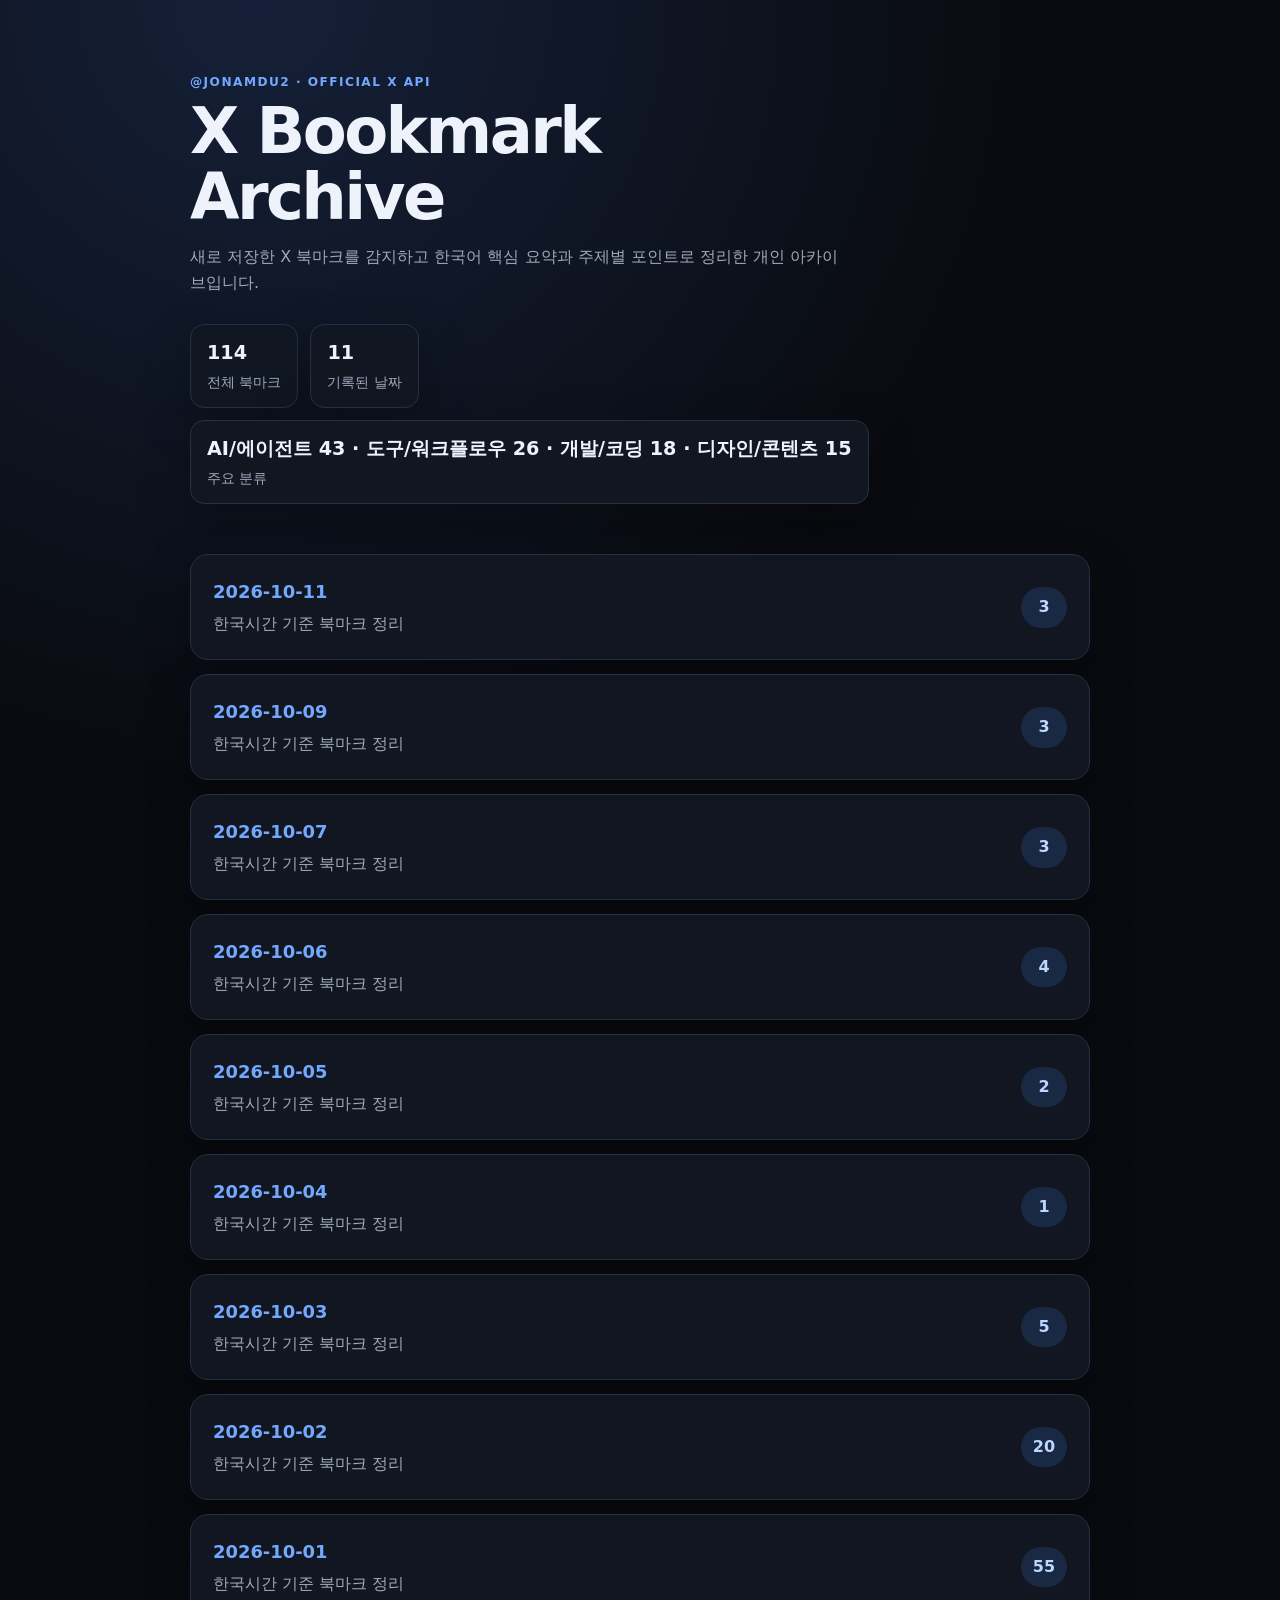
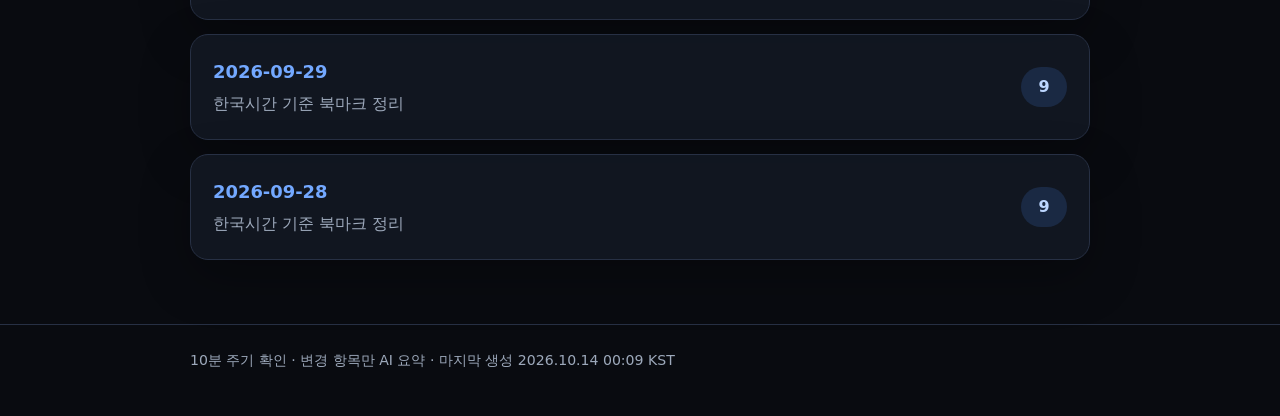
==== index.html @ b0abf9c2 "chore: update bookmarks for 2026-10-14" ====
<!doctype html>
<html lang="ko"><head><meta charset="utf-8"><meta name="viewport" content="width=device-width,initial-scale=1">
<title>X Bookmark Archive</title><meta name="description" content="@jonamdu2 X 북마크 한국어 요약 아카이브"><link rel="stylesheet" href="assets/style.css"></head>
<body><main class="wrap"><header class="hero"><div class="eyebrow">@jonamdu2 · Official X API</div><h1>X Bookmark<br>Archive</h1><p class="lede">새로 저장한 X 북마크를 감지하고 한국어 핵심 요약과 주제별 포인트로 정리한 개인 아카이브입니다.</p><div class="stats"><div class="stat"><b>114</b><span>전체 북마크</span></div><div class="stat"><b>11</b><span>기록된 날짜</span></div><div class="stat"><b>AI/에이전트 43 · 도구/워크플로우 26 · 개발/코딩 18 · 디자인/콘텐츠 15</b><span>주요 분류</span></div></div></header><section class="days"><a class="day" href="archive/2026/10/2026-10-11.html"><div><h2>2026-10-11</h2><p>한국시간 기준 북마크 정리</p></div><span class="count">3</span></a><a class="day" href="archive/2026/10/2026-10-09.html"><div><h2>2026-10-09</h2><p>한국시간 기준 북마크 정리</p></div><span class="count">3</span></a><a class="day" href="archive/2026/10/2026-10-07.html"><div><h2>2026-10-07</h2><p>한국시간 기준 북마크 정리</p></div><span class="count">3</span></a><a class="day" href="archive/2026/10/2026-10-06.html"><div><h2>2026-10-06</h2><p>한국시간 기준 북마크 정리</p></div><span class="count">4</span></a><a class="day" href="archive/2026/10/2026-10-05.html"><div><h2>2026-10-05</h2><p>한국시간 기준 북마크 정리</p></div><span class="count">2</span></a><a class="day" href="archive/2026/10/2026-10-04.html"><div><h2>2026-10-04</h2><p>한국시간 기준 북마크 정리</p></div><span class="count">1</span></a><a class="day" href="archive/2026/10/2026-10-03.html"><div><h2>2026-10-03</h2><p>한국시간 기준 북마크 정리</p></div><span class="count">5</span></a><a class="day" href="archive/2026/10/2026-10-02.html"><div><h2>2026-10-02</h2><p>한국시간 기준 북마크 정리</p></div><span class="count">20</span></a><a class="day" href="archive/2026/10/2026-10-01.html"><div><h2>2026-10-01</h2><p>한국시간 기준 북마크 정리</p></div><span class="count">55</span></a><a class="day" href="archive/2026/09/2026-09-29.html"><div><h2>2026-09-29</h2><p>한국시간 기준 북마크 정리</p></div><span class="count">9</span></a><a class="day" href="archive/2026/09/2026-09-28.html"><div><h2>2026-09-28</h2><p>한국시간 기준 북마크 정리</p></div><span class="count">9</span></a></section></main><footer class="footer"><div class="wrap">10분 주기 확인 · 변경 항목만 AI 요약 · 마지막 생성 2026.10.14 00:09 KST</div></footer></body></html>
---- assets/style.css ----
:root{color-scheme:dark;--bg:#090b10;--panel:#121722;--line:#273044;--text:#edf2fb;--muted:#9da9bb;--accent:#73a8ff;--tag:#1a2943;--max:900px}
*{box-sizing:border-box}body{margin:0;background:radial-gradient(circle at 20% 0,#152038 0,transparent 34%),var(--bg);color:var(--text);font-family:Inter,ui-sans-serif,system-ui,-apple-system,BlinkMacSystemFont,"Segoe UI",sans-serif;line-height:1.65}
a{color:var(--accent);text-decoration:none}a:hover{text-decoration:underline}.wrap{width:min(calc(100% - 32px),var(--max));margin:0 auto}.hero{padding:72px 0 36px}.eyebrow{color:var(--accent);font-weight:700;letter-spacing:.12em;text-transform:uppercase;font-size:.76rem}.hero h1{font-size:clamp(2rem,6vw,4rem);line-height:1.04;letter-spacing:-.04em;margin:.35rem 0 .8rem}.lede{color:var(--muted);max-width:650px;margin:0}.stats{display:flex;gap:12px;flex-wrap:wrap;margin:28px 0 0}.stat,.day,.card{background:color-mix(in srgb,var(--panel) 93%,transparent);border:1px solid var(--line);box-shadow:0 18px 50px #0004}.stat{padding:12px 16px;border-radius:14px}.stat b{display:block;font-size:1.2rem}.stat span,.meta,.footer,details summary{color:var(--muted);font-size:.88rem}.days{display:grid;gap:14px;padding:14px 0 64px}.day{display:flex;justify-content:space-between;align-items:center;padding:22px;border-radius:18px}.day h2{margin:0;font-size:1.12rem}.day p{margin:.25rem 0 0;color:var(--muted)}.count{min-width:46px;text-align:center;padding:7px 10px;border-radius:999px;background:var(--tag);color:#bcd6ff;font-weight:700}.back{display:inline-block;margin-bottom:22px}.cards{display:grid;gap:18px;padding:0 0 64px}.card{padding:24px;border-radius:20px}.card-head{display:flex;justify-content:space-between;align-items:flex-start;gap:12px}.author{font-weight:750}.handle,.meta{color:var(--muted)}.tag{white-space:nowrap;background:var(--tag);color:#bfdaff;border:1px solid #29446d;padding:5px 10px;border-radius:999px;font-size:.8rem;font-weight:700}.summary{font-size:1.04rem;margin:18px 0}.points{padding-left:1.2rem;margin:14px 0}.points li+li{margin-top:5px}.media-grid{display:grid;grid-template-columns:repeat(2,minmax(0,1fr));gap:10px;margin:20px 0}.media-grid.media-count-1{grid-template-columns:1fr}.media-item{margin:0;overflow:hidden;border:1px solid var(--line);border-radius:15px;background:#080b12}.media-item img,.media-item video{display:block;width:100%;height:auto;max-height:650px;object-fit:contain;background:#080b12}.open{display:inline-flex;align-items:center;gap:6px;font-weight:700;margin-top:10px}details{border-top:1px solid var(--line);margin-top:20px;padding-top:14px}details summary{cursor:pointer}.original{white-space:normal;color:#c8d1df;margin-bottom:0}.footer{padding:24px 0 44px;border-top:1px solid var(--line)}.empty{padding:30px;border:1px dashed var(--line);border-radius:18px;color:var(--muted)}@media(max-width:600px){.hero{padding-top:48px}.card,.day{padding:18px}.card-head{display:block}.tag{display:inline-block;margin-top:10px}}
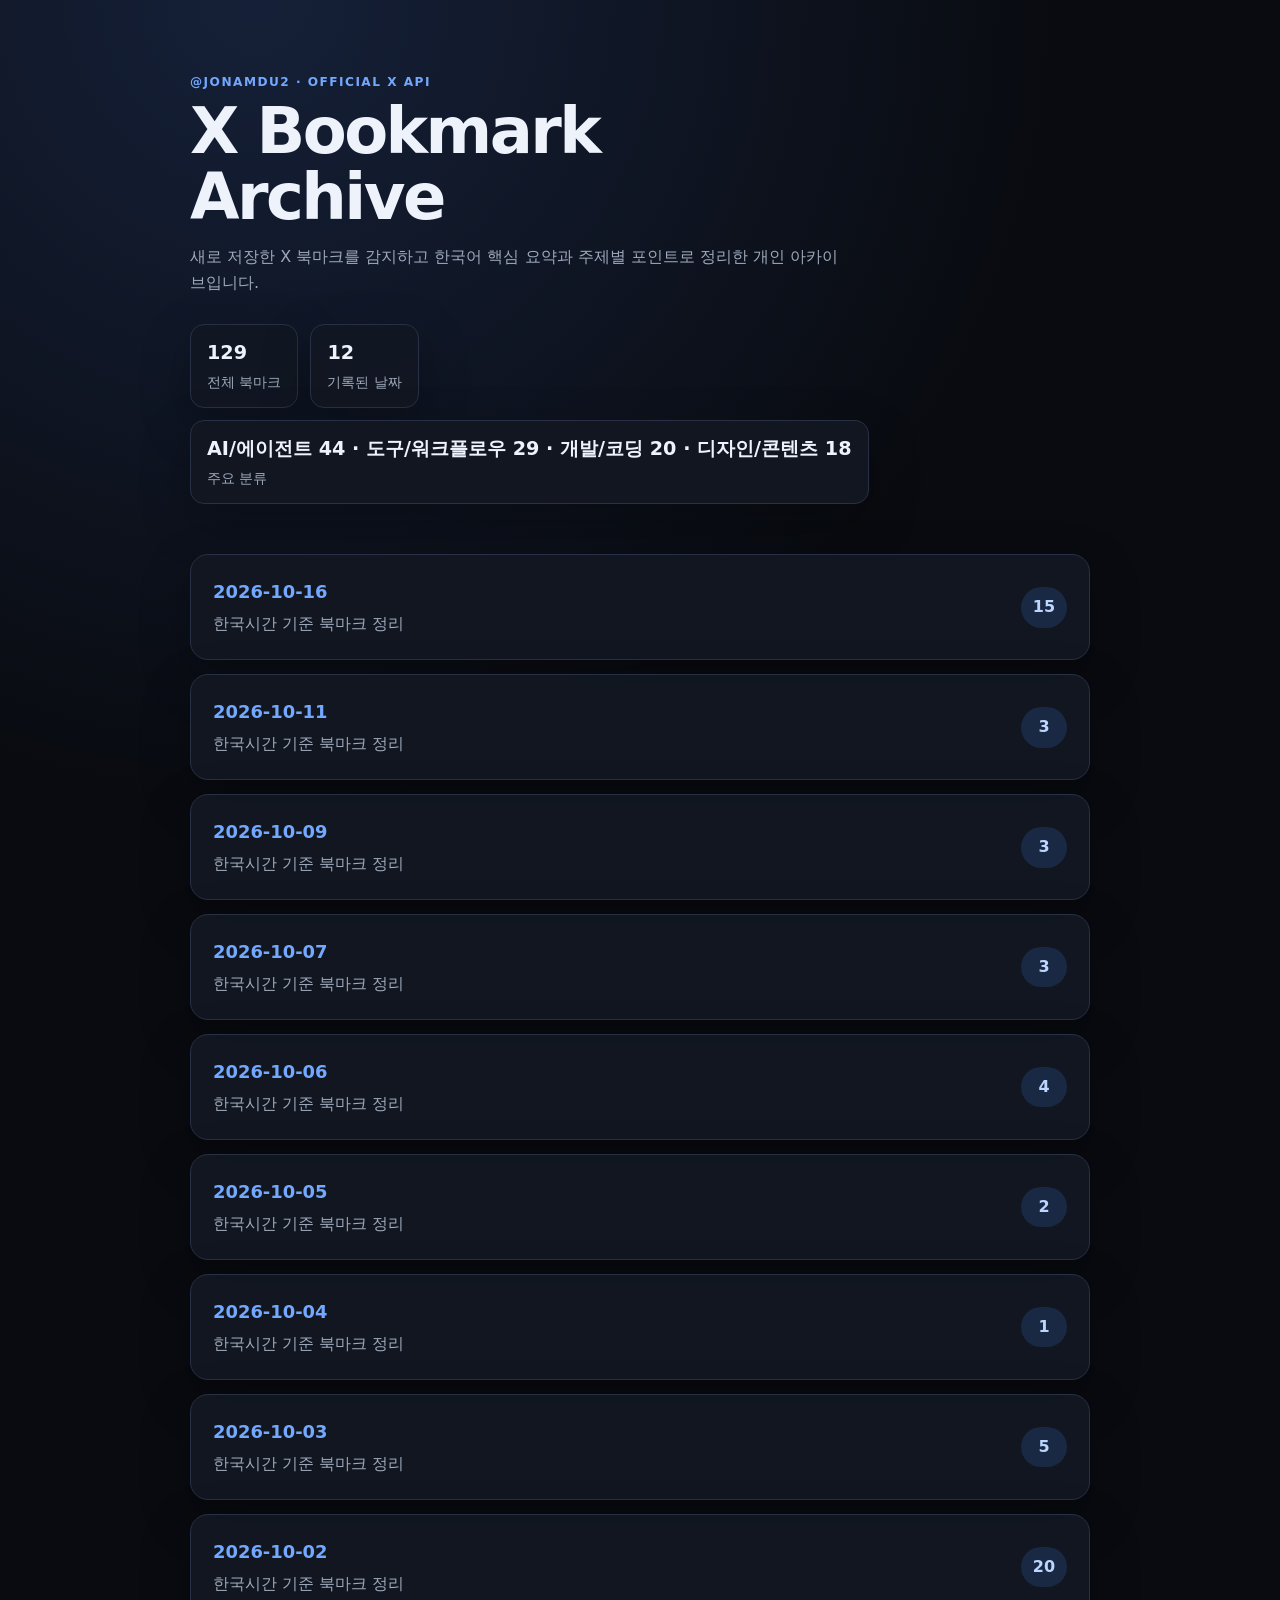
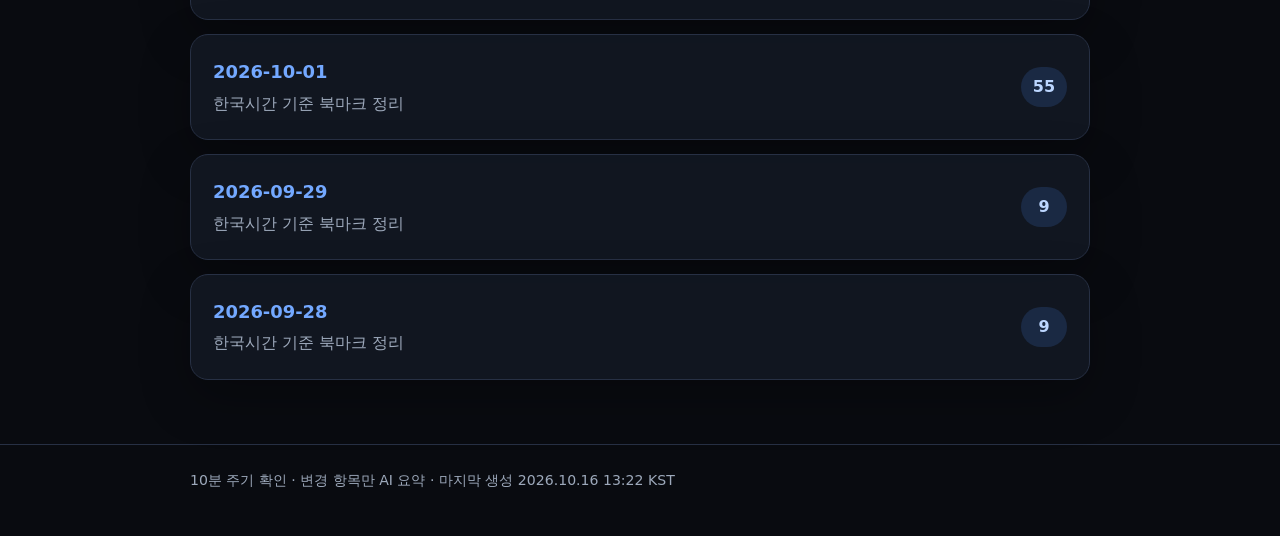
==== commit 81f3fb0e: "chore: update bookmarks for 2026-10-16" ====
--- a/index.html
+++ b/index.html
@@ -1,4 +1,4 @@
 <!doctype html>
 <html lang="ko"><head><meta charset="utf-8"><meta name="viewport" content="width=device-width,initial-scale=1">
 <title>X Bookmark Archive</title><meta name="description" content="@jonamdu2 X 북마크 한국어 요약 아카이브"><link rel="stylesheet" href="assets/style.css"></head>
-<body><main class="wrap"><header class="hero"><div class="eyebrow">@jonamdu2 · Official X API</div><h1>X Bookmark<br>Archive</h1><p class="lede">새로 저장한 X 북마크를 감지하고 한국어 핵심 요약과 주제별 포인트로 정리한 개인 아카이브입니다.</p><div class="stats"><div class="stat"><b>114</b><span>전체 북마크</span></div><div class="stat"><b>11</b><span>기록된 날짜</span></div><div class="stat"><b>AI/에이전트 43 · 도구/워크플로우 26 · 개발/코딩 18 · 디자인/콘텐츠 15</b><span>주요 분류</span></div></div></header><section class="days"><a class="day" href="archive/2026/10/2026-10-11.html"><div><h2>2026-10-11</h2><p>한국시간 기준 북마크 정리</p></div><span class="count">3</span></a><a class="day" href="archive/2026/10/2026-10-09.html"><div><h2>2026-10-09</h2><p>한국시간 기준 북마크 정리</p></div><span class="count">3</span></a><a class="day" href="archive/2026/10/2026-10-07.html"><div><h2>2026-10-07</h2><p>한국시간 기준 북마크 정리</p></div><span class="count">3</span></a><a class="day" href="archive/2026/10/2026-10-06.html"><div><h2>2026-10-06</h2><p>한국시간 기준 북마크 정리</p></div><span class="count">4</span></a><a class="day" href="archive/2026/10/2026-10-05.html"><div><h2>2026-10-05</h2><p>한국시간 기준 북마크 정리</p></div><span class="count">2</span></a><a class="day" href="archive/2026/10/2026-10-04.html"><div><h2>2026-10-04</h2><p>한국시간 기준 북마크 정리</p></div><span class="count">1</span></a><a class="day" href="archive/2026/10/2026-10-03.html"><div><h2>2026-10-03</h2><p>한국시간 기준 북마크 정리</p></div><span class="count">5</span></a><a class="day" href="archive/2026/10/2026-10-02.html"><div><h2>2026-10-02</h2><p>한국시간 기준 북마크 정리</p></div><span class="count">20</span></a><a class="day" href="archive/2026/10/2026-10-01.html"><div><h2>2026-10-01</h2><p>한국시간 기준 북마크 정리</p></div><span class="count">55</span></a><a class="day" href="archive/2026/09/2026-09-29.html"><div><h2>2026-09-29</h2><p>한국시간 기준 북마크 정리</p></div><span class="count">9</span></a><a class="day" href="archive/2026/09/2026-09-28.html"><div><h2>2026-09-28</h2><p>한국시간 기준 북마크 정리</p></div><span class="count">9</span></a></section></main><footer class="footer"><div class="wrap">10분 주기 확인 · 변경 항목만 AI 요약 · 마지막 생성 2026.10.14 00:09 KST</div></footer></body></html>
+<body><main class="wrap"><header class="hero"><div class="eyebrow">@jonamdu2 · Official X API</div><h1>X Bookmark<br>Archive</h1><p class="lede">새로 저장한 X 북마크를 감지하고 한국어 핵심 요약과 주제별 포인트로 정리한 개인 아카이브입니다.</p><div class="stats"><div class="stat"><b>129</b><span>전체 북마크</span></div><div class="stat"><b>12</b><span>기록된 날짜</span></div><div class="stat"><b>AI/에이전트 44 · 도구/워크플로우 29 · 개발/코딩 20 · 디자인/콘텐츠 18</b><span>주요 분류</span></div></div></header><section class="days"><a class="day" href="archive/2026/10/2026-10-16.html"><div><h2>2026-10-16</h2><p>한국시간 기준 북마크 정리</p></div><span class="count">15</span></a><a class="day" href="archive/2026/10/2026-10-11.html"><div><h2>2026-10-11</h2><p>한국시간 기준 북마크 정리</p></div><span class="count">3</span></a><a class="day" href="archive/2026/10/2026-10-09.html"><div><h2>2026-10-09</h2><p>한국시간 기준 북마크 정리</p></div><span class="count">3</span></a><a class="day" href="archive/2026/10/2026-10-07.html"><div><h2>2026-10-07</h2><p>한국시간 기준 북마크 정리</p></div><span class="count">3</span></a><a class="day" href="archive/2026/10/2026-10-06.html"><div><h2>2026-10-06</h2><p>한국시간 기준 북마크 정리</p></div><span class="count">4</span></a><a class="day" href="archive/2026/10/2026-10-05.html"><div><h2>2026-10-05</h2><p>한국시간 기준 북마크 정리</p></div><span class="count">2</span></a><a class="day" href="archive/2026/10/2026-10-04.html"><div><h2>2026-10-04</h2><p>한국시간 기준 북마크 정리</p></div><span class="count">1</span></a><a class="day" href="archive/2026/10/2026-10-03.html"><div><h2>2026-10-03</h2><p>한국시간 기준 북마크 정리</p></div><span class="count">5</span></a><a class="day" href="archive/2026/10/2026-10-02.html"><div><h2>2026-10-02</h2><p>한국시간 기준 북마크 정리</p></div><span class="count">20</span></a><a class="day" href="archive/2026/10/2026-10-01.html"><div><h2>2026-10-01</h2><p>한국시간 기준 북마크 정리</p></div><span class="count">55</span></a><a class="day" href="archive/2026/09/2026-09-29.html"><div><h2>2026-09-29</h2><p>한국시간 기준 북마크 정리</p></div><span class="count">9</span></a><a class="day" href="archive/2026/09/2026-09-28.html"><div><h2>2026-09-28</h2><p>한국시간 기준 북마크 정리</p></div><span class="count">9</span></a></section></main><footer class="footer"><div class="wrap">10분 주기 확인 · 변경 항목만 AI 요약 · 마지막 생성 2026.10.16 13:22 KST</div></footer></body></html>
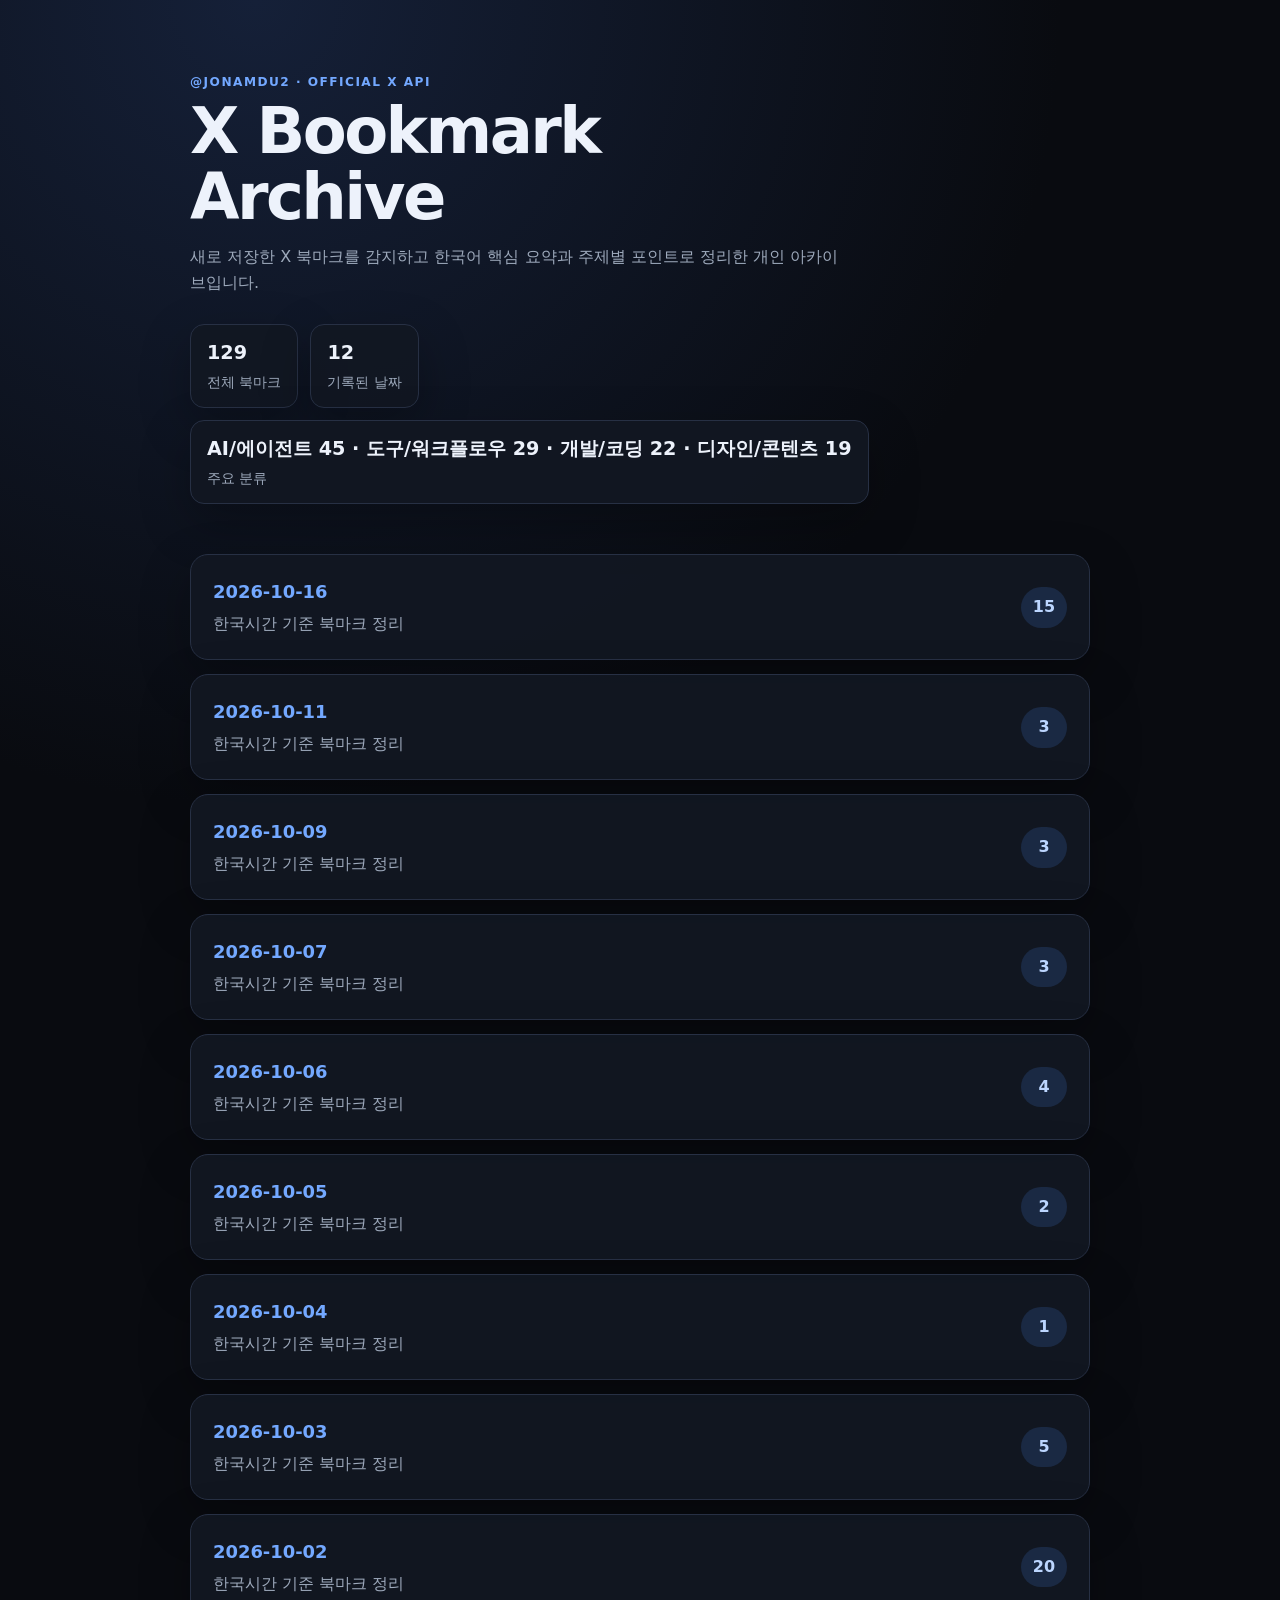
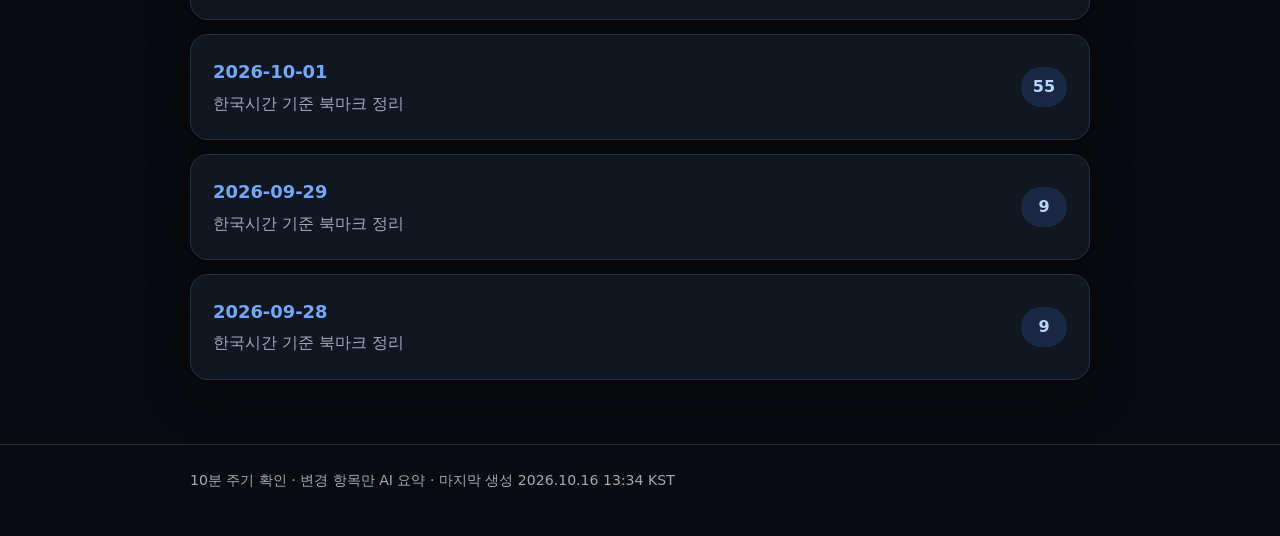
==== commit c3dfb986: "chore: update bookmarks for 2026-10-16" ====
--- a/index.html
+++ b/index.html
@@ -1,4 +1,4 @@
 <!doctype html>
 <html lang="ko"><head><meta charset="utf-8"><meta name="viewport" content="width=device-width,initial-scale=1">
 <title>X Bookmark Archive</title><meta name="description" content="@jonamdu2 X 북마크 한국어 요약 아카이브"><link rel="stylesheet" href="assets/style.css"></head>
-<body><main class="wrap"><header class="hero"><div class="eyebrow">@jonamdu2 · Official X API</div><h1>X Bookmark<br>Archive</h1><p class="lede">새로 저장한 X 북마크를 감지하고 한국어 핵심 요약과 주제별 포인트로 정리한 개인 아카이브입니다.</p><div class="stats"><div class="stat"><b>129</b><span>전체 북마크</span></div><div class="stat"><b>12</b><span>기록된 날짜</span></div><div class="stat"><b>AI/에이전트 44 · 도구/워크플로우 29 · 개발/코딩 20 · 디자인/콘텐츠 18</b><span>주요 분류</span></div></div></header><section class="days"><a class="day" href="archive/2026/10/2026-10-16.html"><div><h2>2026-10-16</h2><p>한국시간 기준 북마크 정리</p></div><span class="count">15</span></a><a class="day" href="archive/2026/10/2026-10-11.html"><div><h2>2026-10-11</h2><p>한국시간 기준 북마크 정리</p></div><span class="count">3</span></a><a class="day" href="archive/2026/10/2026-10-09.html"><div><h2>2026-10-09</h2><p>한국시간 기준 북마크 정리</p></div><span class="count">3</span></a><a class="day" href="archive/2026/10/2026-10-07.html"><div><h2>2026-10-07</h2><p>한국시간 기준 북마크 정리</p></div><span class="count">3</span></a><a class="day" href="archive/2026/10/2026-10-06.html"><div><h2>2026-10-06</h2><p>한국시간 기준 북마크 정리</p></div><span class="count">4</span></a><a class="day" href="archive/2026/10/2026-10-05.html"><div><h2>2026-10-05</h2><p>한국시간 기준 북마크 정리</p></div><span class="count">2</span></a><a class="day" href="archive/2026/10/2026-10-04.html"><div><h2>2026-10-04</h2><p>한국시간 기준 북마크 정리</p></div><span class="count">1</span></a><a class="day" href="archive/2026/10/2026-10-03.html"><div><h2>2026-10-03</h2><p>한국시간 기준 북마크 정리</p></div><span class="count">5</span></a><a class="day" href="archive/2026/10/2026-10-02.html"><div><h2>2026-10-02</h2><p>한국시간 기준 북마크 정리</p></div><span class="count">20</span></a><a class="day" href="archive/2026/10/2026-10-01.html"><div><h2>2026-10-01</h2><p>한국시간 기준 북마크 정리</p></div><span class="count">55</span></a><a class="day" href="archive/2026/09/2026-09-29.html"><div><h2>2026-09-29</h2><p>한국시간 기준 북마크 정리</p></div><span class="count">9</span></a><a class="day" href="archive/2026/09/2026-09-28.html"><div><h2>2026-09-28</h2><p>한국시간 기준 북마크 정리</p></div><span class="count">9</span></a></section></main><footer class="footer"><div class="wrap">10분 주기 확인 · 변경 항목만 AI 요약 · 마지막 생성 2026.10.16 13:22 KST</div></footer></body></html>
+<body><main class="wrap"><header class="hero"><div class="eyebrow">@jonamdu2 · Official X API</div><h1>X Bookmark<br>Archive</h1><p class="lede">새로 저장한 X 북마크를 감지하고 한국어 핵심 요약과 주제별 포인트로 정리한 개인 아카이브입니다.</p><div class="stats"><div class="stat"><b>129</b><span>전체 북마크</span></div><div class="stat"><b>12</b><span>기록된 날짜</span></div><div class="stat"><b>AI/에이전트 45 · 도구/워크플로우 29 · 개발/코딩 22 · 디자인/콘텐츠 19</b><span>주요 분류</span></div></div></header><section class="days"><a class="day" href="archive/2026/10/2026-10-16.html"><div><h2>2026-10-16</h2><p>한국시간 기준 북마크 정리</p></div><span class="count">15</span></a><a class="day" href="archive/2026/10/2026-10-11.html"><div><h2>2026-10-11</h2><p>한국시간 기준 북마크 정리</p></div><span class="count">3</span></a><a class="day" href="archive/2026/10/2026-10-09.html"><div><h2>2026-10-09</h2><p>한국시간 기준 북마크 정리</p></div><span class="count">3</span></a><a class="day" href="archive/2026/10/2026-10-07.html"><div><h2>2026-10-07</h2><p>한국시간 기준 북마크 정리</p></div><span class="count">3</span></a><a class="day" href="archive/2026/10/2026-10-06.html"><div><h2>2026-10-06</h2><p>한국시간 기준 북마크 정리</p></div><span class="count">4</span></a><a class="day" href="archive/2026/10/2026-10-05.html"><div><h2>2026-10-05</h2><p>한국시간 기준 북마크 정리</p></div><span class="count">2</span></a><a class="day" href="archive/2026/10/2026-10-04.html"><div><h2>2026-10-04</h2><p>한국시간 기준 북마크 정리</p></div><span class="count">1</span></a><a class="day" href="archive/2026/10/2026-10-03.html"><div><h2>2026-10-03</h2><p>한국시간 기준 북마크 정리</p></div><span class="count">5</span></a><a class="day" href="archive/2026/10/2026-10-02.html"><div><h2>2026-10-02</h2><p>한국시간 기준 북마크 정리</p></div><span class="count">20</span></a><a class="day" href="archive/2026/10/2026-10-01.html"><div><h2>2026-10-01</h2><p>한국시간 기준 북마크 정리</p></div><span class="count">55</span></a><a class="day" href="archive/2026/09/2026-09-29.html"><div><h2>2026-09-29</h2><p>한국시간 기준 북마크 정리</p></div><span class="count">9</span></a><a class="day" href="archive/2026/09/2026-09-28.html"><div><h2>2026-09-28</h2><p>한국시간 기준 북마크 정리</p></div><span class="count">9</span></a></section></main><footer class="footer"><div class="wrap">10분 주기 확인 · 변경 항목만 AI 요약 · 마지막 생성 2026.10.16 13:34 KST</div></footer></body></html>
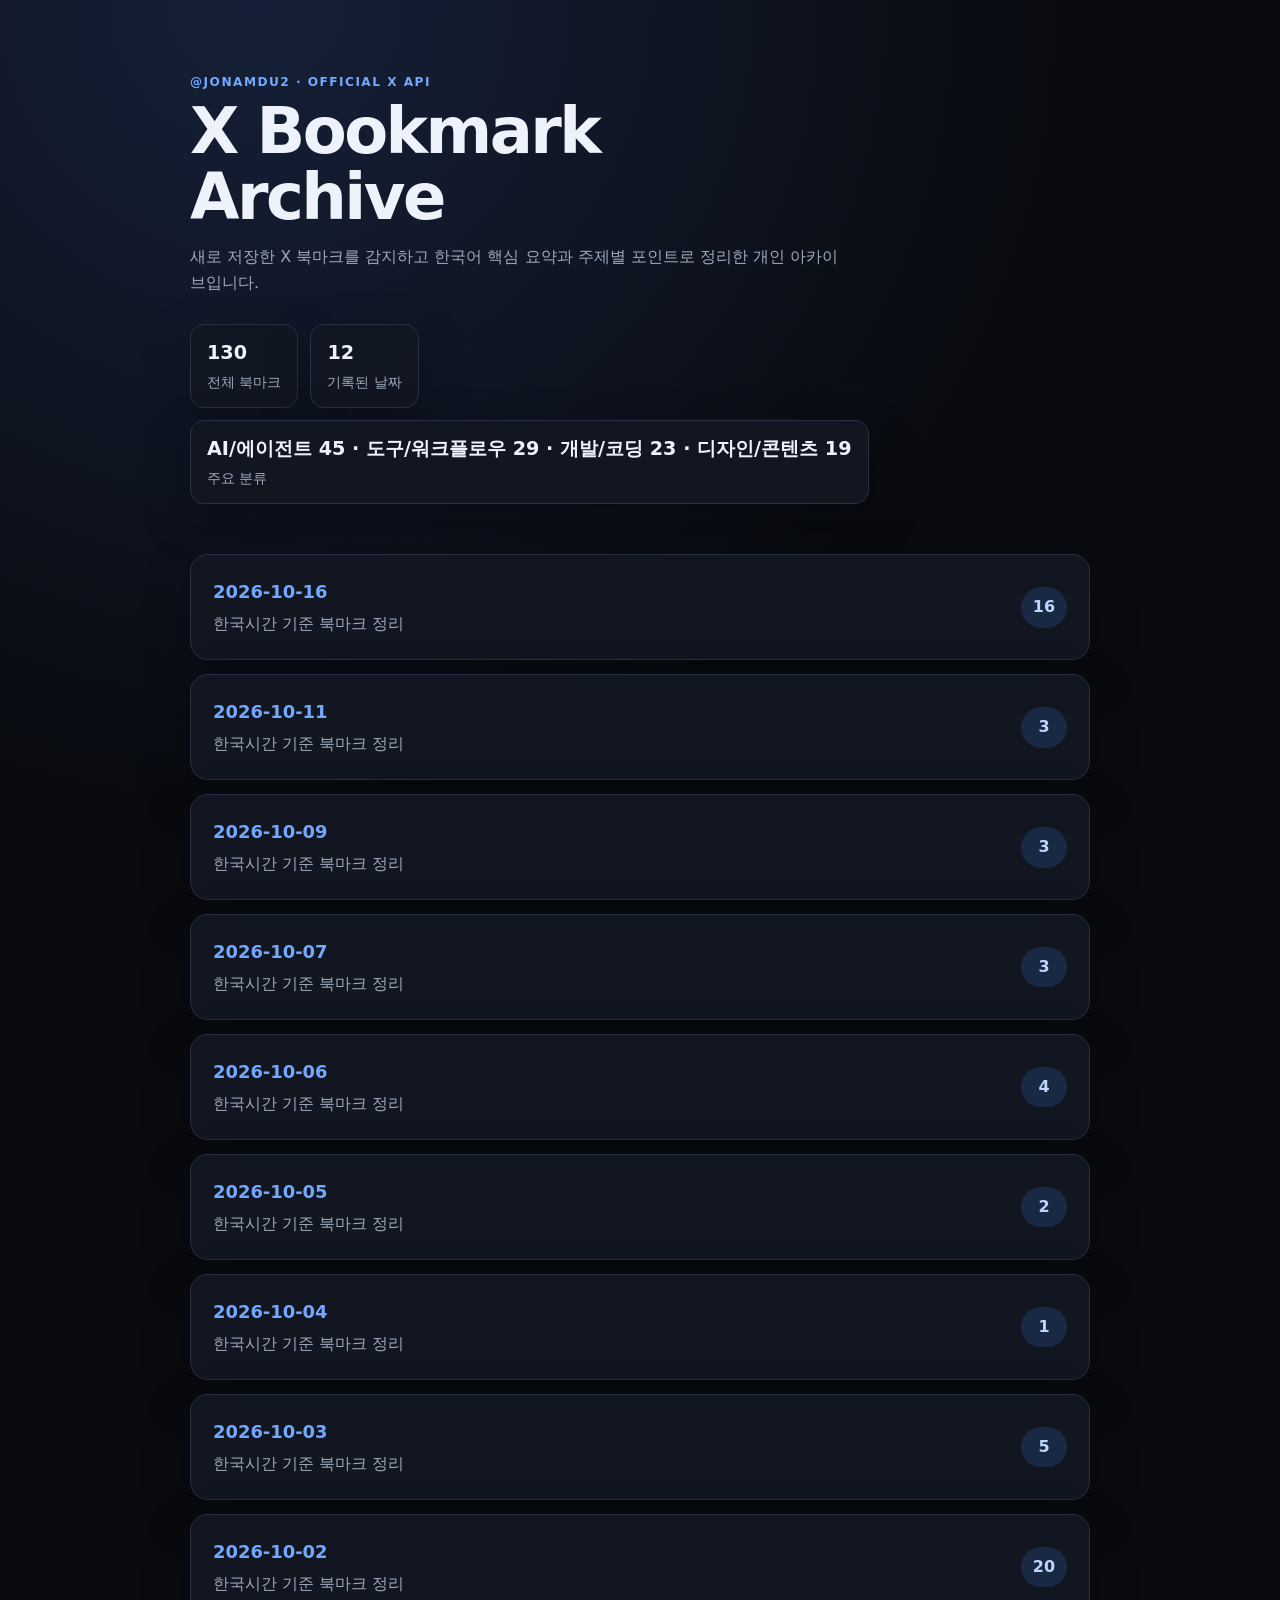
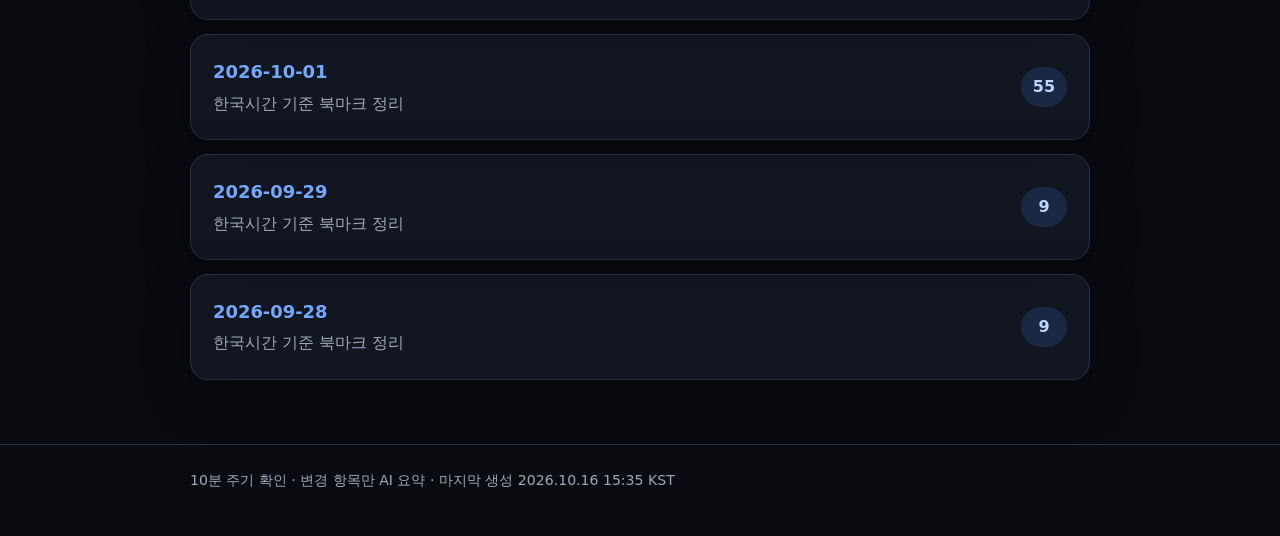
==== commit 23db58a1: "chore: update bookmarks for 2026-10-16" ====
--- a/index.html
+++ b/index.html
@@ -1,4 +1,4 @@
 <!doctype html>
 <html lang="ko"><head><meta charset="utf-8"><meta name="viewport" content="width=device-width,initial-scale=1">
 <title>X Bookmark Archive</title><meta name="description" content="@jonamdu2 X 북마크 한국어 요약 아카이브"><link rel="stylesheet" href="assets/style.css"></head>
-<body><main class="wrap"><header class="hero"><div class="eyebrow">@jonamdu2 · Official X API</div><h1>X Bookmark<br>Archive</h1><p class="lede">새로 저장한 X 북마크를 감지하고 한국어 핵심 요약과 주제별 포인트로 정리한 개인 아카이브입니다.</p><div class="stats"><div class="stat"><b>129</b><span>전체 북마크</span></div><div class="stat"><b>12</b><span>기록된 날짜</span></div><div class="stat"><b>AI/에이전트 45 · 도구/워크플로우 29 · 개발/코딩 22 · 디자인/콘텐츠 19</b><span>주요 분류</span></div></div></header><section class="days"><a class="day" href="archive/2026/10/2026-10-16.html"><div><h2>2026-10-16</h2><p>한국시간 기준 북마크 정리</p></div><span class="count">15</span></a><a class="day" href="archive/2026/10/2026-10-11.html"><div><h2>2026-10-11</h2><p>한국시간 기준 북마크 정리</p></div><span class="count">3</span></a><a class="day" href="archive/2026/10/2026-10-09.html"><div><h2>2026-10-09</h2><p>한국시간 기준 북마크 정리</p></div><span class="count">3</span></a><a class="day" href="archive/2026/10/2026-10-07.html"><div><h2>2026-10-07</h2><p>한국시간 기준 북마크 정리</p></div><span class="count">3</span></a><a class="day" href="archive/2026/10/2026-10-06.html"><div><h2>2026-10-06</h2><p>한국시간 기준 북마크 정리</p></div><span class="count">4</span></a><a class="day" href="archive/2026/10/2026-10-05.html"><div><h2>2026-10-05</h2><p>한국시간 기준 북마크 정리</p></div><span class="count">2</span></a><a class="day" href="archive/2026/10/2026-10-04.html"><div><h2>2026-10-04</h2><p>한국시간 기준 북마크 정리</p></div><span class="count">1</span></a><a class="day" href="archive/2026/10/2026-10-03.html"><div><h2>2026-10-03</h2><p>한국시간 기준 북마크 정리</p></div><span class="count">5</span></a><a class="day" href="archive/2026/10/2026-10-02.html"><div><h2>2026-10-02</h2><p>한국시간 기준 북마크 정리</p></div><span class="count">20</span></a><a class="day" href="archive/2026/10/2026-10-01.html"><div><h2>2026-10-01</h2><p>한국시간 기준 북마크 정리</p></div><span class="count">55</span></a><a class="day" href="archive/2026/09/2026-09-29.html"><div><h2>2026-09-29</h2><p>한국시간 기준 북마크 정리</p></div><span class="count">9</span></a><a class="day" href="archive/2026/09/2026-09-28.html"><div><h2>2026-09-28</h2><p>한국시간 기준 북마크 정리</p></div><span class="count">9</span></a></section></main><footer class="footer"><div class="wrap">10분 주기 확인 · 변경 항목만 AI 요약 · 마지막 생성 2026.10.16 13:34 KST</div></footer></body></html>
+<body><main class="wrap"><header class="hero"><div class="eyebrow">@jonamdu2 · Official X API</div><h1>X Bookmark<br>Archive</h1><p class="lede">새로 저장한 X 북마크를 감지하고 한국어 핵심 요약과 주제별 포인트로 정리한 개인 아카이브입니다.</p><div class="stats"><div class="stat"><b>130</b><span>전체 북마크</span></div><div class="stat"><b>12</b><span>기록된 날짜</span></div><div class="stat"><b>AI/에이전트 45 · 도구/워크플로우 29 · 개발/코딩 23 · 디자인/콘텐츠 19</b><span>주요 분류</span></div></div></header><section class="days"><a class="day" href="archive/2026/10/2026-10-16.html"><div><h2>2026-10-16</h2><p>한국시간 기준 북마크 정리</p></div><span class="count">16</span></a><a class="day" href="archive/2026/10/2026-10-11.html"><div><h2>2026-10-11</h2><p>한국시간 기준 북마크 정리</p></div><span class="count">3</span></a><a class="day" href="archive/2026/10/2026-10-09.html"><div><h2>2026-10-09</h2><p>한국시간 기준 북마크 정리</p></div><span class="count">3</span></a><a class="day" href="archive/2026/10/2026-10-07.html"><div><h2>2026-10-07</h2><p>한국시간 기준 북마크 정리</p></div><span class="count">3</span></a><a class="day" href="archive/2026/10/2026-10-06.html"><div><h2>2026-10-06</h2><p>한국시간 기준 북마크 정리</p></div><span class="count">4</span></a><a class="day" href="archive/2026/10/2026-10-05.html"><div><h2>2026-10-05</h2><p>한국시간 기준 북마크 정리</p></div><span class="count">2</span></a><a class="day" href="archive/2026/10/2026-10-04.html"><div><h2>2026-10-04</h2><p>한국시간 기준 북마크 정리</p></div><span class="count">1</span></a><a class="day" href="archive/2026/10/2026-10-03.html"><div><h2>2026-10-03</h2><p>한국시간 기준 북마크 정리</p></div><span class="count">5</span></a><a class="day" href="archive/2026/10/2026-10-02.html"><div><h2>2026-10-02</h2><p>한국시간 기준 북마크 정리</p></div><span class="count">20</span></a><a class="day" href="archive/2026/10/2026-10-01.html"><div><h2>2026-10-01</h2><p>한국시간 기준 북마크 정리</p></div><span class="count">55</span></a><a class="day" href="archive/2026/09/2026-09-29.html"><div><h2>2026-09-29</h2><p>한국시간 기준 북마크 정리</p></div><span class="count">9</span></a><a class="day" href="archive/2026/09/2026-09-28.html"><div><h2>2026-09-28</h2><p>한국시간 기준 북마크 정리</p></div><span class="count">9</span></a></section></main><footer class="footer"><div class="wrap">10분 주기 확인 · 변경 항목만 AI 요약 · 마지막 생성 2026.10.16 15:35 KST</div></footer></body></html>
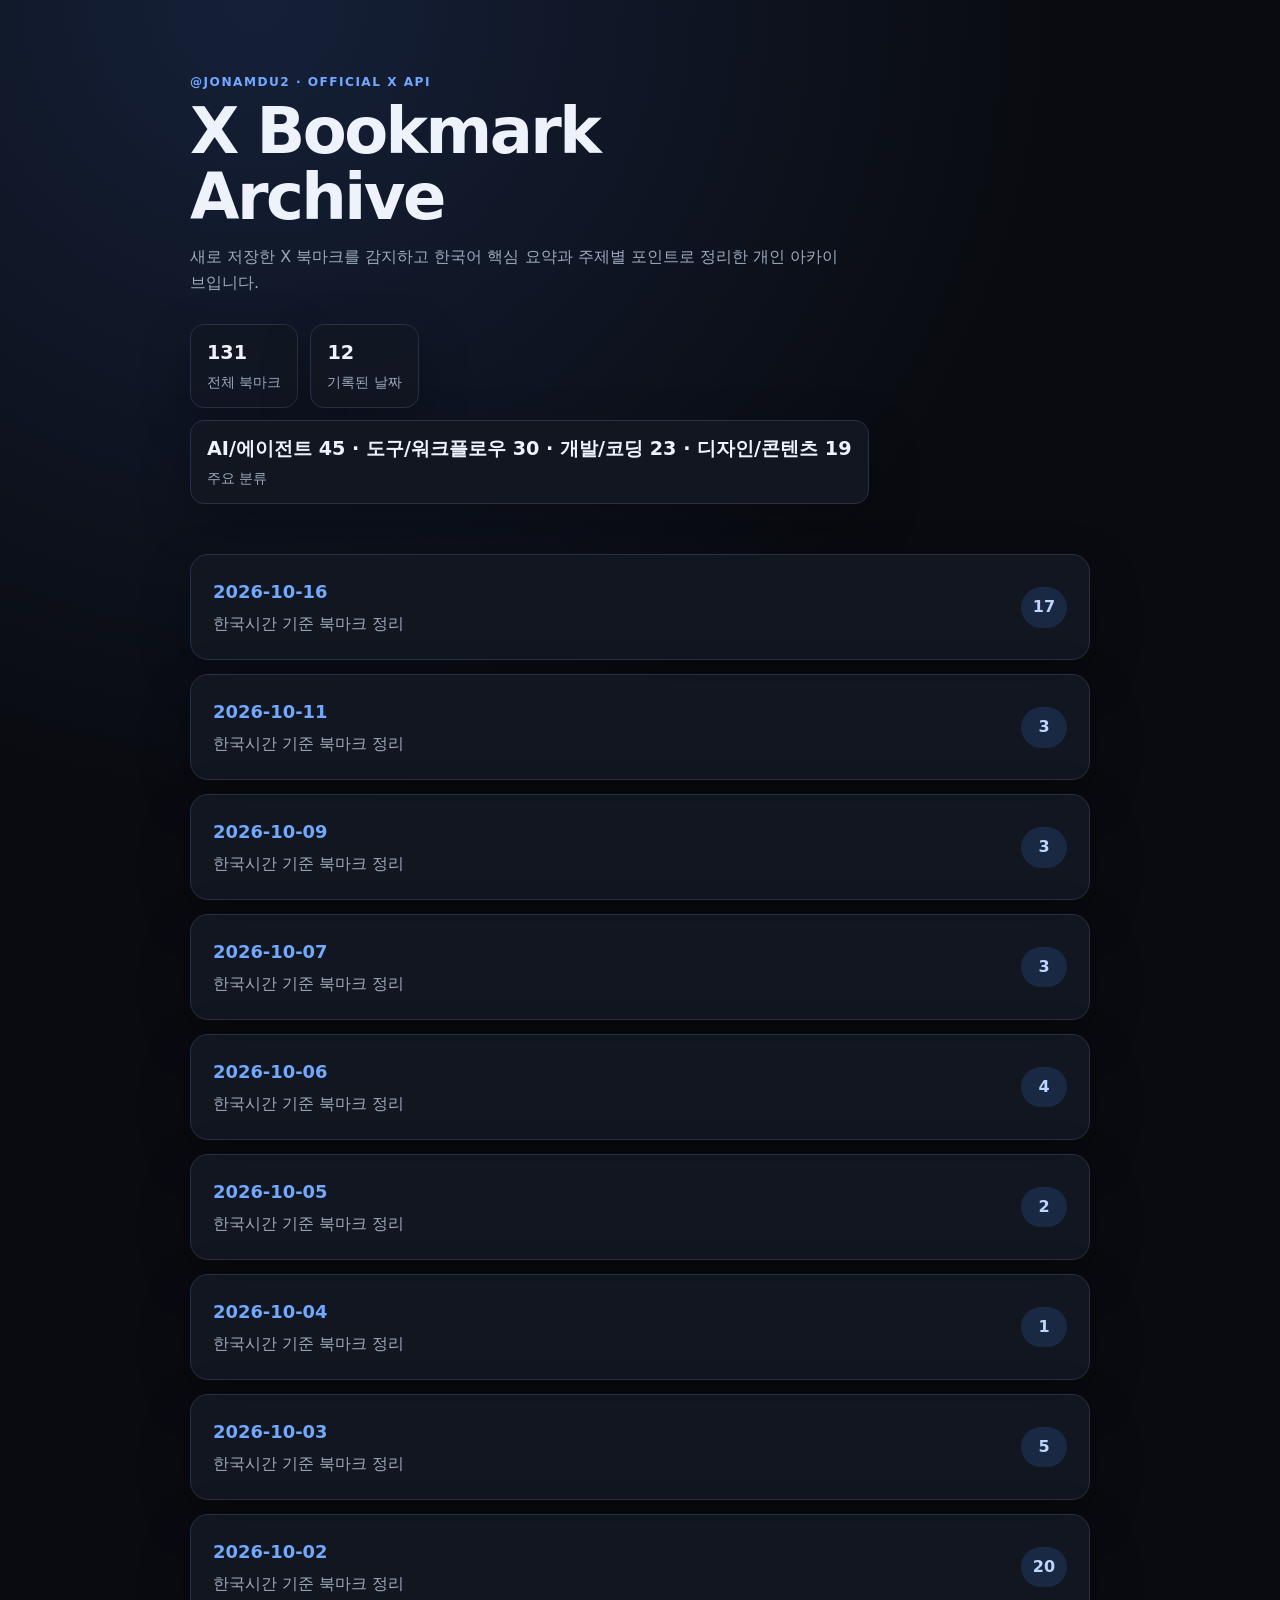
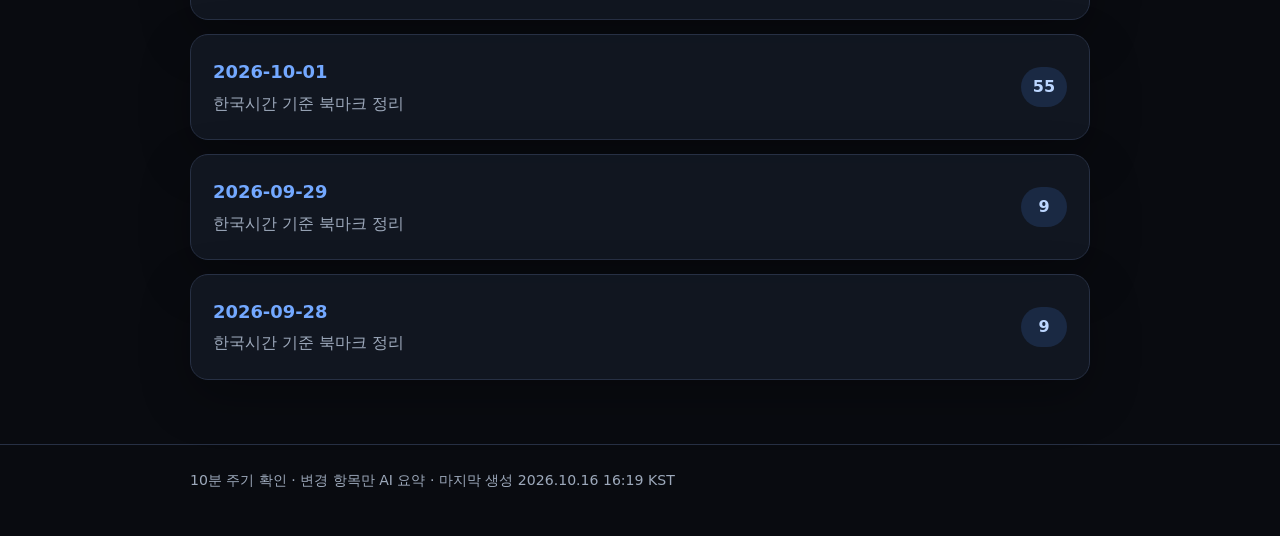
==== commit 92f4ec82: "chore: update bookmarks for 2026-10-16" ====
--- a/index.html
+++ b/index.html
@@ -1,4 +1,4 @@
 <!doctype html>
 <html lang="ko"><head><meta charset="utf-8"><meta name="viewport" content="width=device-width,initial-scale=1">
 <title>X Bookmark Archive</title><meta name="description" content="@jonamdu2 X 북마크 한국어 요약 아카이브"><link rel="stylesheet" href="assets/style.css"></head>
-<body><main class="wrap"><header class="hero"><div class="eyebrow">@jonamdu2 · Official X API</div><h1>X Bookmark<br>Archive</h1><p class="lede">새로 저장한 X 북마크를 감지하고 한국어 핵심 요약과 주제별 포인트로 정리한 개인 아카이브입니다.</p><div class="stats"><div class="stat"><b>130</b><span>전체 북마크</span></div><div class="stat"><b>12</b><span>기록된 날짜</span></div><div class="stat"><b>AI/에이전트 45 · 도구/워크플로우 29 · 개발/코딩 23 · 디자인/콘텐츠 19</b><span>주요 분류</span></div></div></header><section class="days"><a class="day" href="archive/2026/10/2026-10-16.html"><div><h2>2026-10-16</h2><p>한국시간 기준 북마크 정리</p></div><span class="count">16</span></a><a class="day" href="archive/2026/10/2026-10-11.html"><div><h2>2026-10-11</h2><p>한국시간 기준 북마크 정리</p></div><span class="count">3</span></a><a class="day" href="archive/2026/10/2026-10-09.html"><div><h2>2026-10-09</h2><p>한국시간 기준 북마크 정리</p></div><span class="count">3</span></a><a class="day" href="archive/2026/10/2026-10-07.html"><div><h2>2026-10-07</h2><p>한국시간 기준 북마크 정리</p></div><span class="count">3</span></a><a class="day" href="archive/2026/10/2026-10-06.html"><div><h2>2026-10-06</h2><p>한국시간 기준 북마크 정리</p></div><span class="count">4</span></a><a class="day" href="archive/2026/10/2026-10-05.html"><div><h2>2026-10-05</h2><p>한국시간 기준 북마크 정리</p></div><span class="count">2</span></a><a class="day" href="archive/2026/10/2026-10-04.html"><div><h2>2026-10-04</h2><p>한국시간 기준 북마크 정리</p></div><span class="count">1</span></a><a class="day" href="archive/2026/10/2026-10-03.html"><div><h2>2026-10-03</h2><p>한국시간 기준 북마크 정리</p></div><span class="count">5</span></a><a class="day" href="archive/2026/10/2026-10-02.html"><div><h2>2026-10-02</h2><p>한국시간 기준 북마크 정리</p></div><span class="count">20</span></a><a class="day" href="archive/2026/10/2026-10-01.html"><div><h2>2026-10-01</h2><p>한국시간 기준 북마크 정리</p></div><span class="count">55</span></a><a class="day" href="archive/2026/09/2026-09-29.html"><div><h2>2026-09-29</h2><p>한국시간 기준 북마크 정리</p></div><span class="count">9</span></a><a class="day" href="archive/2026/09/2026-09-28.html"><div><h2>2026-09-28</h2><p>한국시간 기준 북마크 정리</p></div><span class="count">9</span></a></section></main><footer class="footer"><div class="wrap">10분 주기 확인 · 변경 항목만 AI 요약 · 마지막 생성 2026.10.16 15:35 KST</div></footer></body></html>
+<body><main class="wrap"><header class="hero"><div class="eyebrow">@jonamdu2 · Official X API</div><h1>X Bookmark<br>Archive</h1><p class="lede">새로 저장한 X 북마크를 감지하고 한국어 핵심 요약과 주제별 포인트로 정리한 개인 아카이브입니다.</p><div class="stats"><div class="stat"><b>131</b><span>전체 북마크</span></div><div class="stat"><b>12</b><span>기록된 날짜</span></div><div class="stat"><b>AI/에이전트 45 · 도구/워크플로우 30 · 개발/코딩 23 · 디자인/콘텐츠 19</b><span>주요 분류</span></div></div></header><section class="days"><a class="day" href="archive/2026/10/2026-10-16.html"><div><h2>2026-10-16</h2><p>한국시간 기준 북마크 정리</p></div><span class="count">17</span></a><a class="day" href="archive/2026/10/2026-10-11.html"><div><h2>2026-10-11</h2><p>한국시간 기준 북마크 정리</p></div><span class="count">3</span></a><a class="day" href="archive/2026/10/2026-10-09.html"><div><h2>2026-10-09</h2><p>한국시간 기준 북마크 정리</p></div><span class="count">3</span></a><a class="day" href="archive/2026/10/2026-10-07.html"><div><h2>2026-10-07</h2><p>한국시간 기준 북마크 정리</p></div><span class="count">3</span></a><a class="day" href="archive/2026/10/2026-10-06.html"><div><h2>2026-10-06</h2><p>한국시간 기준 북마크 정리</p></div><span class="count">4</span></a><a class="day" href="archive/2026/10/2026-10-05.html"><div><h2>2026-10-05</h2><p>한국시간 기준 북마크 정리</p></div><span class="count">2</span></a><a class="day" href="archive/2026/10/2026-10-04.html"><div><h2>2026-10-04</h2><p>한국시간 기준 북마크 정리</p></div><span class="count">1</span></a><a class="day" href="archive/2026/10/2026-10-03.html"><div><h2>2026-10-03</h2><p>한국시간 기준 북마크 정리</p></div><span class="count">5</span></a><a class="day" href="archive/2026/10/2026-10-02.html"><div><h2>2026-10-02</h2><p>한국시간 기준 북마크 정리</p></div><span class="count">20</span></a><a class="day" href="archive/2026/10/2026-10-01.html"><div><h2>2026-10-01</h2><p>한국시간 기준 북마크 정리</p></div><span class="count">55</span></a><a class="day" href="archive/2026/09/2026-09-29.html"><div><h2>2026-09-29</h2><p>한국시간 기준 북마크 정리</p></div><span class="count">9</span></a><a class="day" href="archive/2026/09/2026-09-28.html"><div><h2>2026-09-28</h2><p>한국시간 기준 북마크 정리</p></div><span class="count">9</span></a></section></main><footer class="footer"><div class="wrap">10분 주기 확인 · 변경 항목만 AI 요약 · 마지막 생성 2026.10.16 16:19 KST</div></footer></body></html>
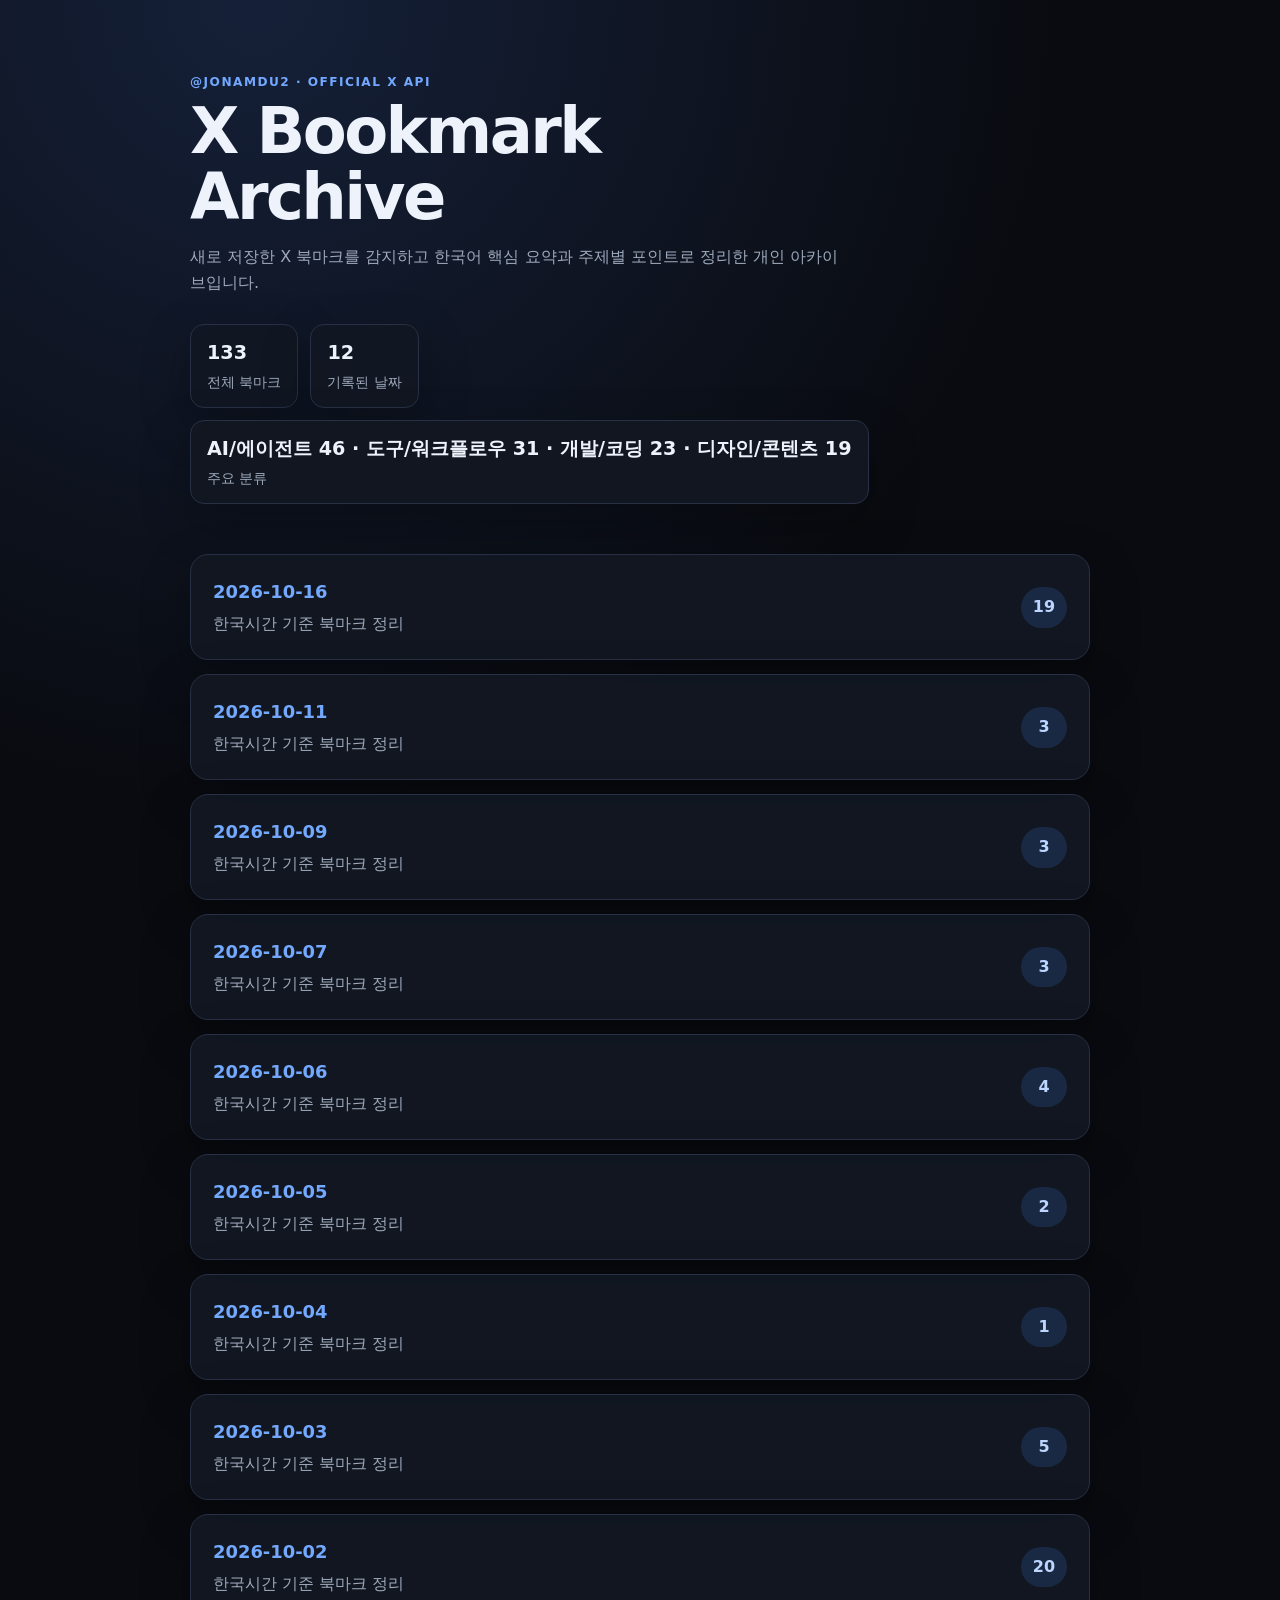
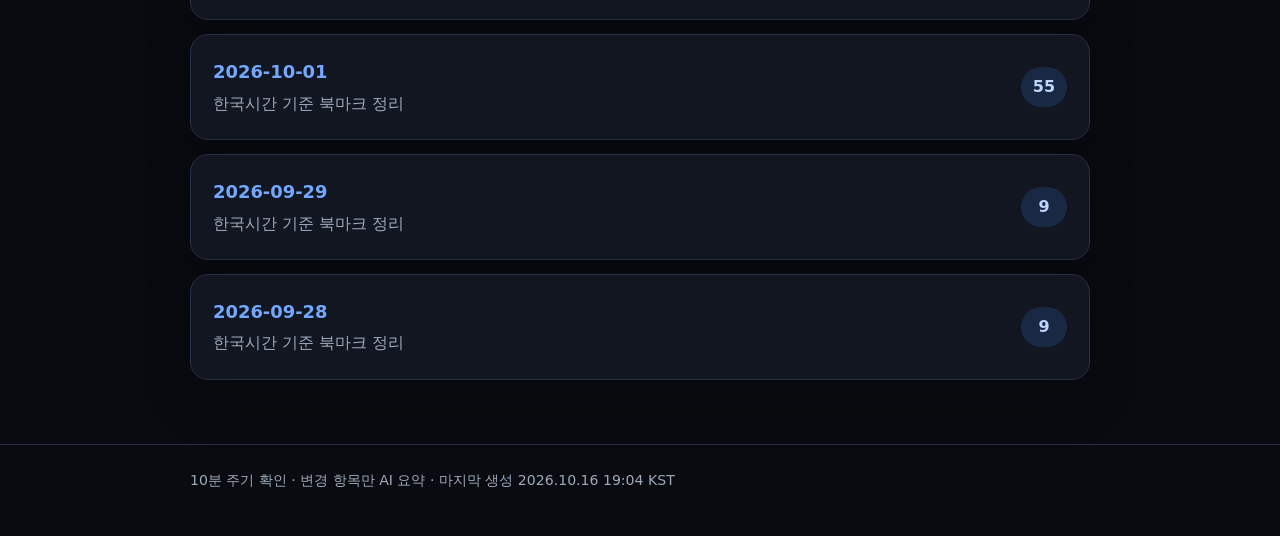
==== commit 52ef1c6a: "chore: update bookmarks for 2026-10-16" ====
--- a/index.html
+++ b/index.html
@@ -1,4 +1,4 @@
 <!doctype html>
 <html lang="ko"><head><meta charset="utf-8"><meta name="viewport" content="width=device-width,initial-scale=1">
 <title>X Bookmark Archive</title><meta name="description" content="@jonamdu2 X 북마크 한국어 요약 아카이브"><link rel="stylesheet" href="assets/style.css"></head>
-<body><main class="wrap"><header class="hero"><div class="eyebrow">@jonamdu2 · Official X API</div><h1>X Bookmark<br>Archive</h1><p class="lede">새로 저장한 X 북마크를 감지하고 한국어 핵심 요약과 주제별 포인트로 정리한 개인 아카이브입니다.</p><div class="stats"><div class="stat"><b>131</b><span>전체 북마크</span></div><div class="stat"><b>12</b><span>기록된 날짜</span></div><div class="stat"><b>AI/에이전트 45 · 도구/워크플로우 30 · 개발/코딩 23 · 디자인/콘텐츠 19</b><span>주요 분류</span></div></div></header><section class="days"><a class="day" href="archive/2026/10/2026-10-16.html"><div><h2>2026-10-16</h2><p>한국시간 기준 북마크 정리</p></div><span class="count">17</span></a><a class="day" href="archive/2026/10/2026-10-11.html"><div><h2>2026-10-11</h2><p>한국시간 기준 북마크 정리</p></div><span class="count">3</span></a><a class="day" href="archive/2026/10/2026-10-09.html"><div><h2>2026-10-09</h2><p>한국시간 기준 북마크 정리</p></div><span class="count">3</span></a><a class="day" href="archive/2026/10/2026-10-07.html"><div><h2>2026-10-07</h2><p>한국시간 기준 북마크 정리</p></div><span class="count">3</span></a><a class="day" href="archive/2026/10/2026-10-06.html"><div><h2>2026-10-06</h2><p>한국시간 기준 북마크 정리</p></div><span class="count">4</span></a><a class="day" href="archive/2026/10/2026-10-05.html"><div><h2>2026-10-05</h2><p>한국시간 기준 북마크 정리</p></div><span class="count">2</span></a><a class="day" href="archive/2026/10/2026-10-04.html"><div><h2>2026-10-04</h2><p>한국시간 기준 북마크 정리</p></div><span class="count">1</span></a><a class="day" href="archive/2026/10/2026-10-03.html"><div><h2>2026-10-03</h2><p>한국시간 기준 북마크 정리</p></div><span class="count">5</span></a><a class="day" href="archive/2026/10/2026-10-02.html"><div><h2>2026-10-02</h2><p>한국시간 기준 북마크 정리</p></div><span class="count">20</span></a><a class="day" href="archive/2026/10/2026-10-01.html"><div><h2>2026-10-01</h2><p>한국시간 기준 북마크 정리</p></div><span class="count">55</span></a><a class="day" href="archive/2026/09/2026-09-29.html"><div><h2>2026-09-29</h2><p>한국시간 기준 북마크 정리</p></div><span class="count">9</span></a><a class="day" href="archive/2026/09/2026-09-28.html"><div><h2>2026-09-28</h2><p>한국시간 기준 북마크 정리</p></div><span class="count">9</span></a></section></main><footer class="footer"><div class="wrap">10분 주기 확인 · 변경 항목만 AI 요약 · 마지막 생성 2026.10.16 16:19 KST</div></footer></body></html>
+<body><main class="wrap"><header class="hero"><div class="eyebrow">@jonamdu2 · Official X API</div><h1>X Bookmark<br>Archive</h1><p class="lede">새로 저장한 X 북마크를 감지하고 한국어 핵심 요약과 주제별 포인트로 정리한 개인 아카이브입니다.</p><div class="stats"><div class="stat"><b>133</b><span>전체 북마크</span></div><div class="stat"><b>12</b><span>기록된 날짜</span></div><div class="stat"><b>AI/에이전트 46 · 도구/워크플로우 31 · 개발/코딩 23 · 디자인/콘텐츠 19</b><span>주요 분류</span></div></div></header><section class="days"><a class="day" href="archive/2026/10/2026-10-16.html"><div><h2>2026-10-16</h2><p>한국시간 기준 북마크 정리</p></div><span class="count">19</span></a><a class="day" href="archive/2026/10/2026-10-11.html"><div><h2>2026-10-11</h2><p>한국시간 기준 북마크 정리</p></div><span class="count">3</span></a><a class="day" href="archive/2026/10/2026-10-09.html"><div><h2>2026-10-09</h2><p>한국시간 기준 북마크 정리</p></div><span class="count">3</span></a><a class="day" href="archive/2026/10/2026-10-07.html"><div><h2>2026-10-07</h2><p>한국시간 기준 북마크 정리</p></div><span class="count">3</span></a><a class="day" href="archive/2026/10/2026-10-06.html"><div><h2>2026-10-06</h2><p>한국시간 기준 북마크 정리</p></div><span class="count">4</span></a><a class="day" href="archive/2026/10/2026-10-05.html"><div><h2>2026-10-05</h2><p>한국시간 기준 북마크 정리</p></div><span class="count">2</span></a><a class="day" href="archive/2026/10/2026-10-04.html"><div><h2>2026-10-04</h2><p>한국시간 기준 북마크 정리</p></div><span class="count">1</span></a><a class="day" href="archive/2026/10/2026-10-03.html"><div><h2>2026-10-03</h2><p>한국시간 기준 북마크 정리</p></div><span class="count">5</span></a><a class="day" href="archive/2026/10/2026-10-02.html"><div><h2>2026-10-02</h2><p>한국시간 기준 북마크 정리</p></div><span class="count">20</span></a><a class="day" href="archive/2026/10/2026-10-01.html"><div><h2>2026-10-01</h2><p>한국시간 기준 북마크 정리</p></div><span class="count">55</span></a><a class="day" href="archive/2026/09/2026-09-29.html"><div><h2>2026-09-29</h2><p>한국시간 기준 북마크 정리</p></div><span class="count">9</span></a><a class="day" href="archive/2026/09/2026-09-28.html"><div><h2>2026-09-28</h2><p>한국시간 기준 북마크 정리</p></div><span class="count">9</span></a></section></main><footer class="footer"><div class="wrap">10분 주기 확인 · 변경 항목만 AI 요약 · 마지막 생성 2026.10.16 19:04 KST</div></footer></body></html>
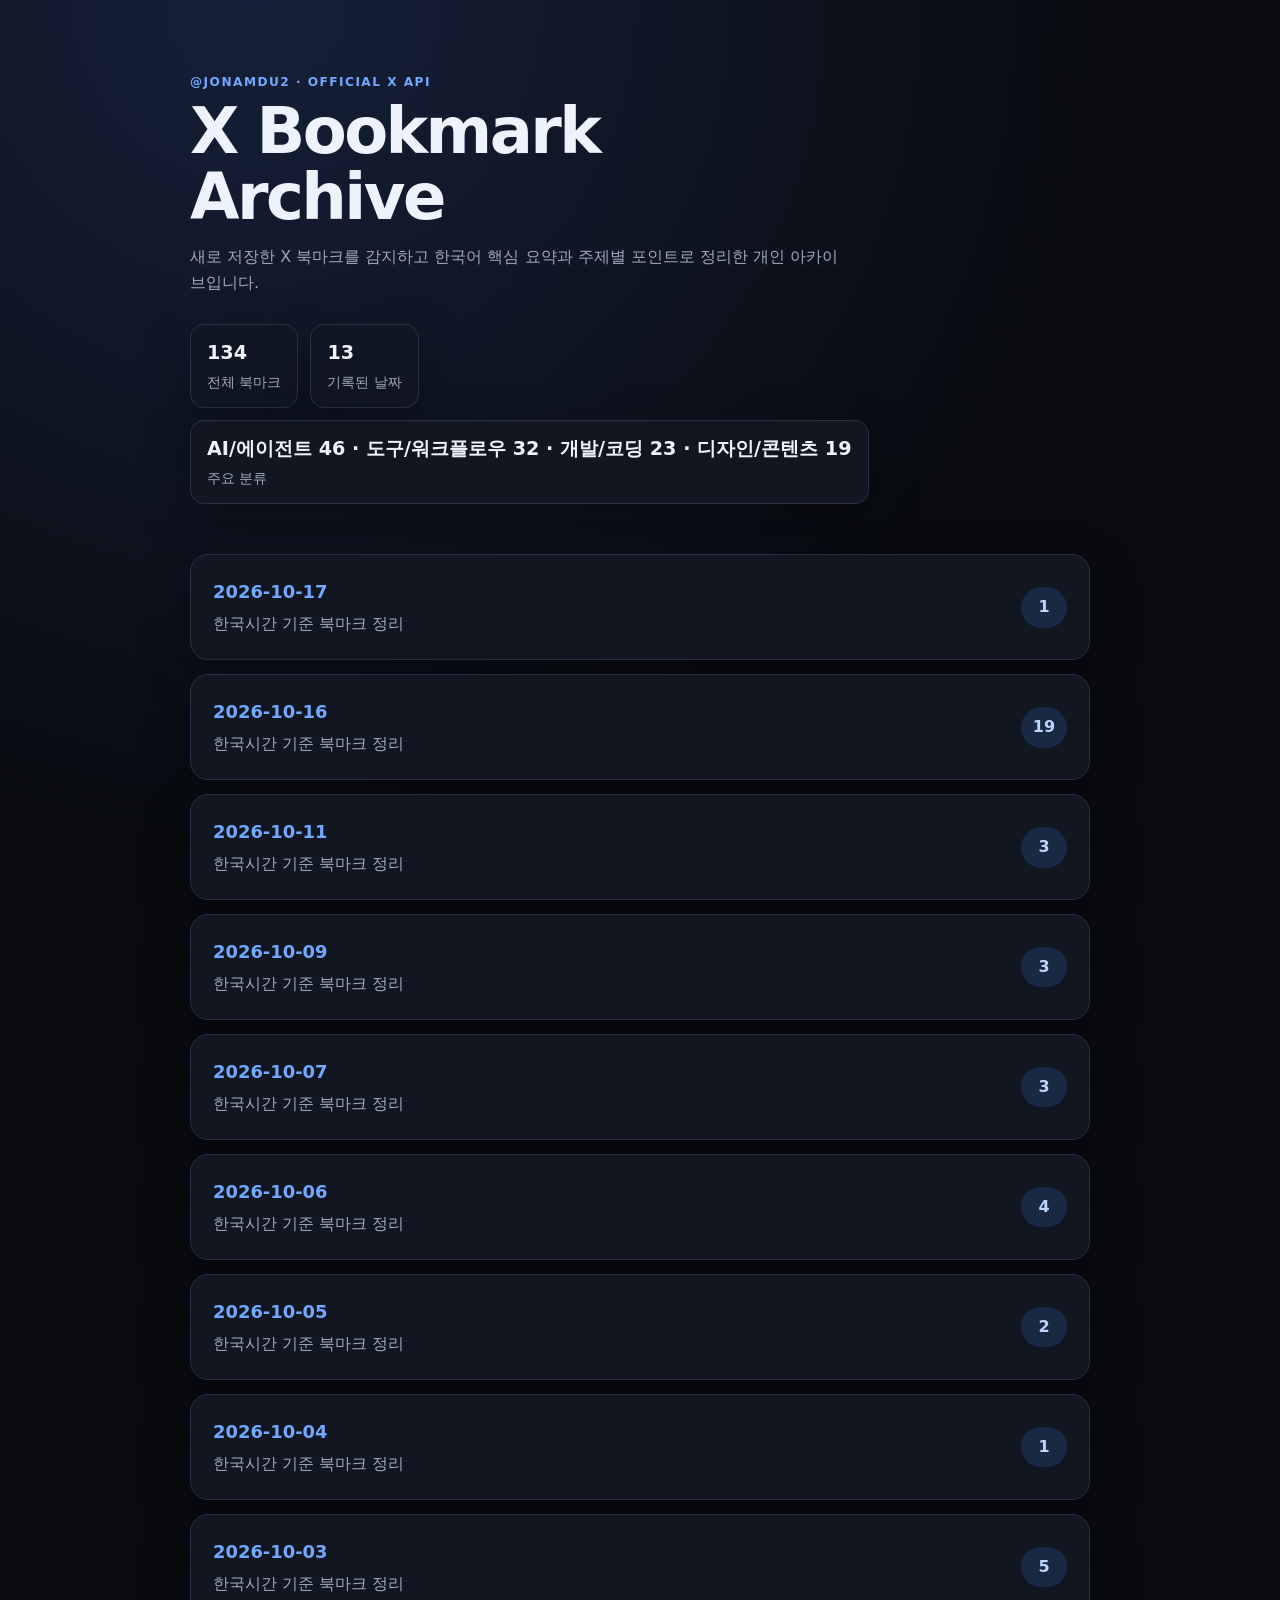
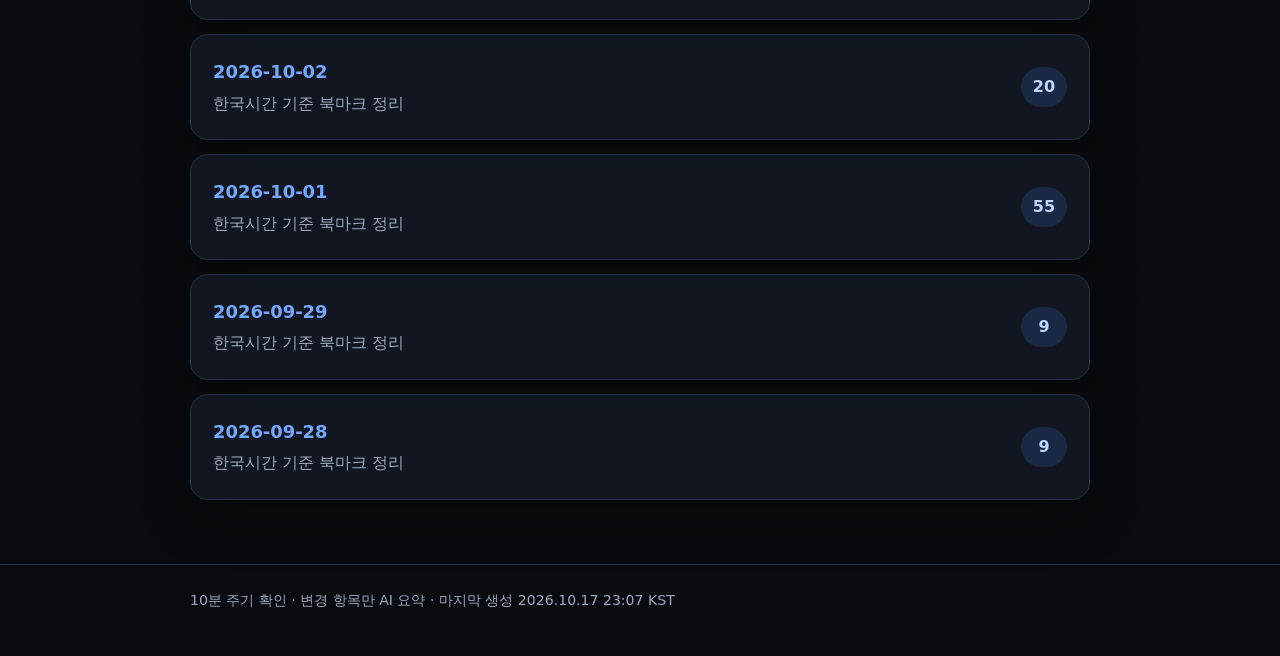
==== commit 132ad1cd: "chore: update bookmarks for 2026-10-17" ====
--- a/index.html
+++ b/index.html
@@ -1,4 +1,4 @@
 <!doctype html>
 <html lang="ko"><head><meta charset="utf-8"><meta name="viewport" content="width=device-width,initial-scale=1">
 <title>X Bookmark Archive</title><meta name="description" content="@jonamdu2 X 북마크 한국어 요약 아카이브"><link rel="stylesheet" href="assets/style.css"></head>
-<body><main class="wrap"><header class="hero"><div class="eyebrow">@jonamdu2 · Official X API</div><h1>X Bookmark<br>Archive</h1><p class="lede">새로 저장한 X 북마크를 감지하고 한국어 핵심 요약과 주제별 포인트로 정리한 개인 아카이브입니다.</p><div class="stats"><div class="stat"><b>133</b><span>전체 북마크</span></div><div class="stat"><b>12</b><span>기록된 날짜</span></div><div class="stat"><b>AI/에이전트 46 · 도구/워크플로우 31 · 개발/코딩 23 · 디자인/콘텐츠 19</b><span>주요 분류</span></div></div></header><section class="days"><a class="day" href="archive/2026/10/2026-10-16.html"><div><h2>2026-10-16</h2><p>한국시간 기준 북마크 정리</p></div><span class="count">19</span></a><a class="day" href="archive/2026/10/2026-10-11.html"><div><h2>2026-10-11</h2><p>한국시간 기준 북마크 정리</p></div><span class="count">3</span></a><a class="day" href="archive/2026/10/2026-10-09.html"><div><h2>2026-10-09</h2><p>한국시간 기준 북마크 정리</p></div><span class="count">3</span></a><a class="day" href="archive/2026/10/2026-10-07.html"><div><h2>2026-10-07</h2><p>한국시간 기준 북마크 정리</p></div><span class="count">3</span></a><a class="day" href="archive/2026/10/2026-10-06.html"><div><h2>2026-10-06</h2><p>한국시간 기준 북마크 정리</p></div><span class="count">4</span></a><a class="day" href="archive/2026/10/2026-10-05.html"><div><h2>2026-10-05</h2><p>한국시간 기준 북마크 정리</p></div><span class="count">2</span></a><a class="day" href="archive/2026/10/2026-10-04.html"><div><h2>2026-10-04</h2><p>한국시간 기준 북마크 정리</p></div><span class="count">1</span></a><a class="day" href="archive/2026/10/2026-10-03.html"><div><h2>2026-10-03</h2><p>한국시간 기준 북마크 정리</p></div><span class="count">5</span></a><a class="day" href="archive/2026/10/2026-10-02.html"><div><h2>2026-10-02</h2><p>한국시간 기준 북마크 정리</p></div><span class="count">20</span></a><a class="day" href="archive/2026/10/2026-10-01.html"><div><h2>2026-10-01</h2><p>한국시간 기준 북마크 정리</p></div><span class="count">55</span></a><a class="day" href="archive/2026/09/2026-09-29.html"><div><h2>2026-09-29</h2><p>한국시간 기준 북마크 정리</p></div><span class="count">9</span></a><a class="day" href="archive/2026/09/2026-09-28.html"><div><h2>2026-09-28</h2><p>한국시간 기준 북마크 정리</p></div><span class="count">9</span></a></section></main><footer class="footer"><div class="wrap">10분 주기 확인 · 변경 항목만 AI 요약 · 마지막 생성 2026.10.16 19:04 KST</div></footer></body></html>
+<body><main class="wrap"><header class="hero"><div class="eyebrow">@jonamdu2 · Official X API</div><h1>X Bookmark<br>Archive</h1><p class="lede">새로 저장한 X 북마크를 감지하고 한국어 핵심 요약과 주제별 포인트로 정리한 개인 아카이브입니다.</p><div class="stats"><div class="stat"><b>134</b><span>전체 북마크</span></div><div class="stat"><b>13</b><span>기록된 날짜</span></div><div class="stat"><b>AI/에이전트 46 · 도구/워크플로우 32 · 개발/코딩 23 · 디자인/콘텐츠 19</b><span>주요 분류</span></div></div></header><section class="days"><a class="day" href="archive/2026/10/2026-10-17.html"><div><h2>2026-10-17</h2><p>한국시간 기준 북마크 정리</p></div><span class="count">1</span></a><a class="day" href="archive/2026/10/2026-10-16.html"><div><h2>2026-10-16</h2><p>한국시간 기준 북마크 정리</p></div><span class="count">19</span></a><a class="day" href="archive/2026/10/2026-10-11.html"><div><h2>2026-10-11</h2><p>한국시간 기준 북마크 정리</p></div><span class="count">3</span></a><a class="day" href="archive/2026/10/2026-10-09.html"><div><h2>2026-10-09</h2><p>한국시간 기준 북마크 정리</p></div><span class="count">3</span></a><a class="day" href="archive/2026/10/2026-10-07.html"><div><h2>2026-10-07</h2><p>한국시간 기준 북마크 정리</p></div><span class="count">3</span></a><a class="day" href="archive/2026/10/2026-10-06.html"><div><h2>2026-10-06</h2><p>한국시간 기준 북마크 정리</p></div><span class="count">4</span></a><a class="day" href="archive/2026/10/2026-10-05.html"><div><h2>2026-10-05</h2><p>한국시간 기준 북마크 정리</p></div><span class="count">2</span></a><a class="day" href="archive/2026/10/2026-10-04.html"><div><h2>2026-10-04</h2><p>한국시간 기준 북마크 정리</p></div><span class="count">1</span></a><a class="day" href="archive/2026/10/2026-10-03.html"><div><h2>2026-10-03</h2><p>한국시간 기준 북마크 정리</p></div><span class="count">5</span></a><a class="day" href="archive/2026/10/2026-10-02.html"><div><h2>2026-10-02</h2><p>한국시간 기준 북마크 정리</p></div><span class="count">20</span></a><a class="day" href="archive/2026/10/2026-10-01.html"><div><h2>2026-10-01</h2><p>한국시간 기준 북마크 정리</p></div><span class="count">55</span></a><a class="day" href="archive/2026/09/2026-09-29.html"><div><h2>2026-09-29</h2><p>한국시간 기준 북마크 정리</p></div><span class="count">9</span></a><a class="day" href="archive/2026/09/2026-09-28.html"><div><h2>2026-09-28</h2><p>한국시간 기준 북마크 정리</p></div><span class="count">9</span></a></section></main><footer class="footer"><div class="wrap">10분 주기 확인 · 변경 항목만 AI 요약 · 마지막 생성 2026.10.17 23:07 KST</div></footer></body></html>
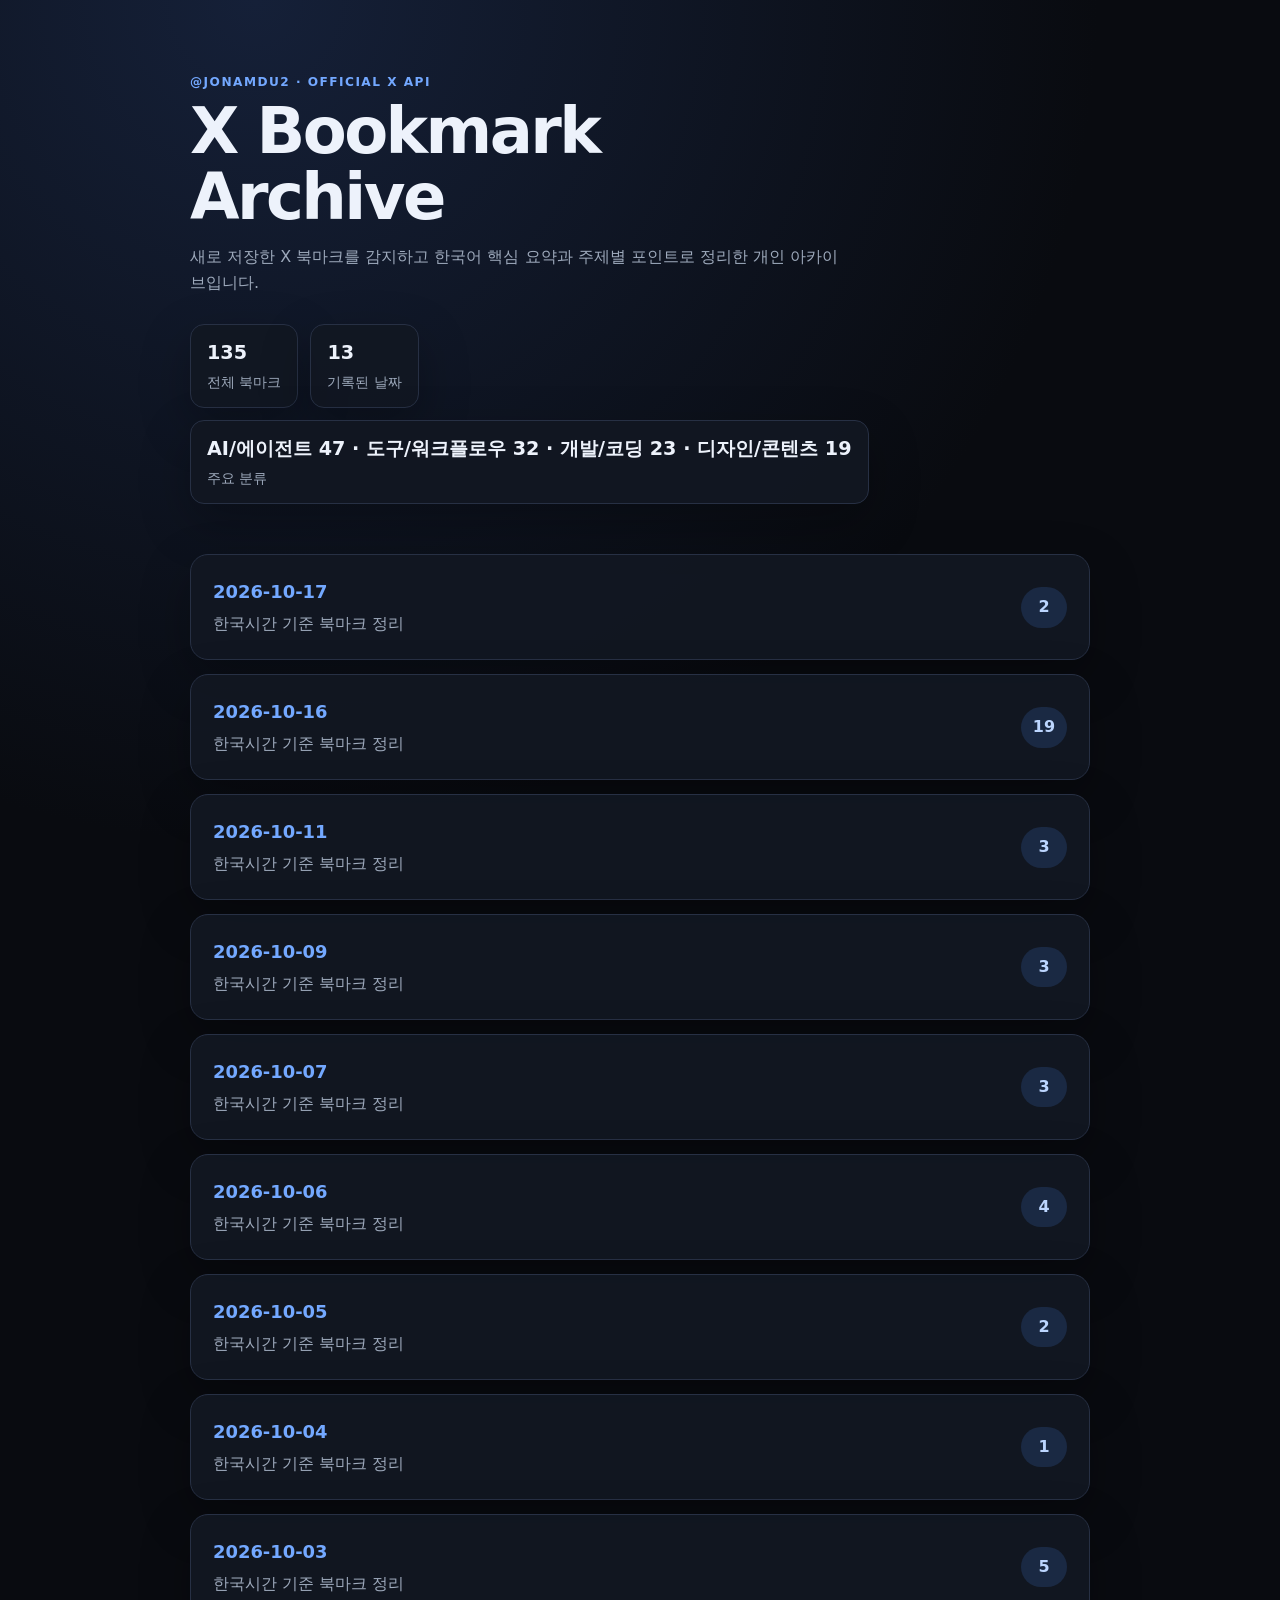
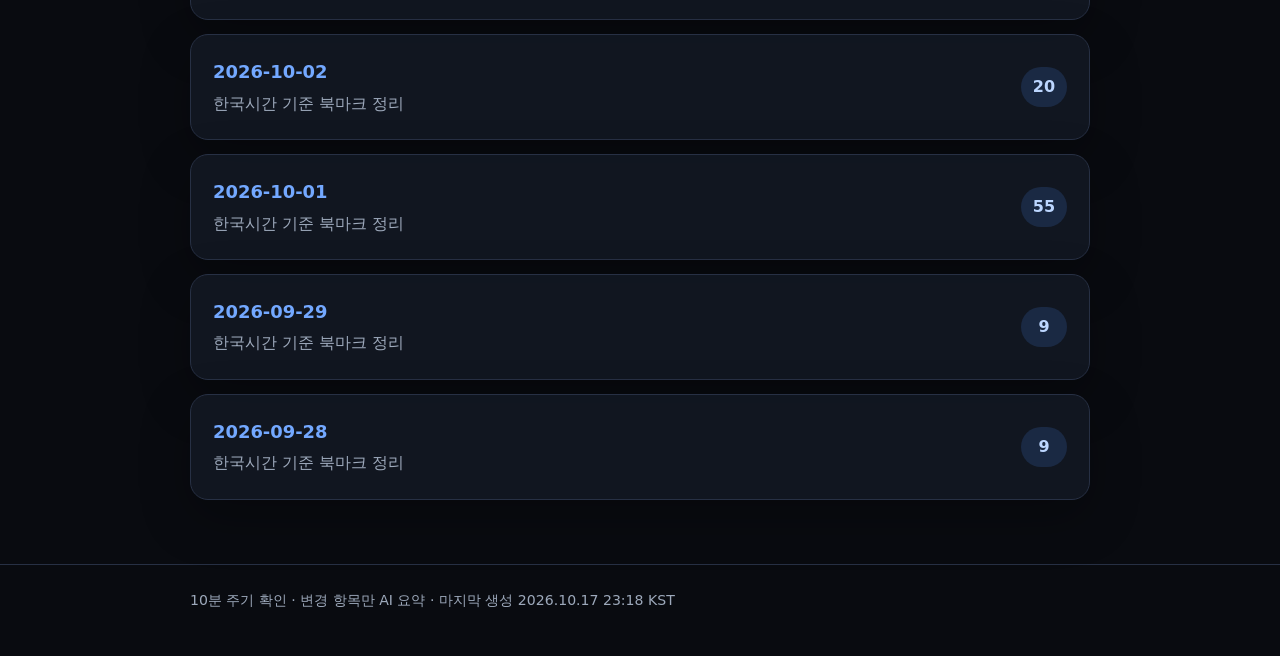
==== commit 9f3af7a9: "chore: update bookmarks for 2026-10-17" ====
--- a/index.html
+++ b/index.html
@@ -1,4 +1,4 @@
 <!doctype html>
 <html lang="ko"><head><meta charset="utf-8"><meta name="viewport" content="width=device-width,initial-scale=1">
 <title>X Bookmark Archive</title><meta name="description" content="@jonamdu2 X 북마크 한국어 요약 아카이브"><link rel="stylesheet" href="assets/style.css"></head>
-<body><main class="wrap"><header class="hero"><div class="eyebrow">@jonamdu2 · Official X API</div><h1>X Bookmark<br>Archive</h1><p class="lede">새로 저장한 X 북마크를 감지하고 한국어 핵심 요약과 주제별 포인트로 정리한 개인 아카이브입니다.</p><div class="stats"><div class="stat"><b>134</b><span>전체 북마크</span></div><div class="stat"><b>13</b><span>기록된 날짜</span></div><div class="stat"><b>AI/에이전트 46 · 도구/워크플로우 32 · 개발/코딩 23 · 디자인/콘텐츠 19</b><span>주요 분류</span></div></div></header><section class="days"><a class="day" href="archive/2026/10/2026-10-17.html"><div><h2>2026-10-17</h2><p>한국시간 기준 북마크 정리</p></div><span class="count">1</span></a><a class="day" href="archive/2026/10/2026-10-16.html"><div><h2>2026-10-16</h2><p>한국시간 기준 북마크 정리</p></div><span class="count">19</span></a><a class="day" href="archive/2026/10/2026-10-11.html"><div><h2>2026-10-11</h2><p>한국시간 기준 북마크 정리</p></div><span class="count">3</span></a><a class="day" href="archive/2026/10/2026-10-09.html"><div><h2>2026-10-09</h2><p>한국시간 기준 북마크 정리</p></div><span class="count">3</span></a><a class="day" href="archive/2026/10/2026-10-07.html"><div><h2>2026-10-07</h2><p>한국시간 기준 북마크 정리</p></div><span class="count">3</span></a><a class="day" href="archive/2026/10/2026-10-06.html"><div><h2>2026-10-06</h2><p>한국시간 기준 북마크 정리</p></div><span class="count">4</span></a><a class="day" href="archive/2026/10/2026-10-05.html"><div><h2>2026-10-05</h2><p>한국시간 기준 북마크 정리</p></div><span class="count">2</span></a><a class="day" href="archive/2026/10/2026-10-04.html"><div><h2>2026-10-04</h2><p>한국시간 기준 북마크 정리</p></div><span class="count">1</span></a><a class="day" href="archive/2026/10/2026-10-03.html"><div><h2>2026-10-03</h2><p>한국시간 기준 북마크 정리</p></div><span class="count">5</span></a><a class="day" href="archive/2026/10/2026-10-02.html"><div><h2>2026-10-02</h2><p>한국시간 기준 북마크 정리</p></div><span class="count">20</span></a><a class="day" href="archive/2026/10/2026-10-01.html"><div><h2>2026-10-01</h2><p>한국시간 기준 북마크 정리</p></div><span class="count">55</span></a><a class="day" href="archive/2026/09/2026-09-29.html"><div><h2>2026-09-29</h2><p>한국시간 기준 북마크 정리</p></div><span class="count">9</span></a><a class="day" href="archive/2026/09/2026-09-28.html"><div><h2>2026-09-28</h2><p>한국시간 기준 북마크 정리</p></div><span class="count">9</span></a></section></main><footer class="footer"><div class="wrap">10분 주기 확인 · 변경 항목만 AI 요약 · 마지막 생성 2026.10.17 23:07 KST</div></footer></body></html>
+<body><main class="wrap"><header class="hero"><div class="eyebrow">@jonamdu2 · Official X API</div><h1>X Bookmark<br>Archive</h1><p class="lede">새로 저장한 X 북마크를 감지하고 한국어 핵심 요약과 주제별 포인트로 정리한 개인 아카이브입니다.</p><div class="stats"><div class="stat"><b>135</b><span>전체 북마크</span></div><div class="stat"><b>13</b><span>기록된 날짜</span></div><div class="stat"><b>AI/에이전트 47 · 도구/워크플로우 32 · 개발/코딩 23 · 디자인/콘텐츠 19</b><span>주요 분류</span></div></div></header><section class="days"><a class="day" href="archive/2026/10/2026-10-17.html"><div><h2>2026-10-17</h2><p>한국시간 기준 북마크 정리</p></div><span class="count">2</span></a><a class="day" href="archive/2026/10/2026-10-16.html"><div><h2>2026-10-16</h2><p>한국시간 기준 북마크 정리</p></div><span class="count">19</span></a><a class="day" href="archive/2026/10/2026-10-11.html"><div><h2>2026-10-11</h2><p>한국시간 기준 북마크 정리</p></div><span class="count">3</span></a><a class="day" href="archive/2026/10/2026-10-09.html"><div><h2>2026-10-09</h2><p>한국시간 기준 북마크 정리</p></div><span class="count">3</span></a><a class="day" href="archive/2026/10/2026-10-07.html"><div><h2>2026-10-07</h2><p>한국시간 기준 북마크 정리</p></div><span class="count">3</span></a><a class="day" href="archive/2026/10/2026-10-06.html"><div><h2>2026-10-06</h2><p>한국시간 기준 북마크 정리</p></div><span class="count">4</span></a><a class="day" href="archive/2026/10/2026-10-05.html"><div><h2>2026-10-05</h2><p>한국시간 기준 북마크 정리</p></div><span class="count">2</span></a><a class="day" href="archive/2026/10/2026-10-04.html"><div><h2>2026-10-04</h2><p>한국시간 기준 북마크 정리</p></div><span class="count">1</span></a><a class="day" href="archive/2026/10/2026-10-03.html"><div><h2>2026-10-03</h2><p>한국시간 기준 북마크 정리</p></div><span class="count">5</span></a><a class="day" href="archive/2026/10/2026-10-02.html"><div><h2>2026-10-02</h2><p>한국시간 기준 북마크 정리</p></div><span class="count">20</span></a><a class="day" href="archive/2026/10/2026-10-01.html"><div><h2>2026-10-01</h2><p>한국시간 기준 북마크 정리</p></div><span class="count">55</span></a><a class="day" href="archive/2026/09/2026-09-29.html"><div><h2>2026-09-29</h2><p>한국시간 기준 북마크 정리</p></div><span class="count">9</span></a><a class="day" href="archive/2026/09/2026-09-28.html"><div><h2>2026-09-28</h2><p>한국시간 기준 북마크 정리</p></div><span class="count">9</span></a></section></main><footer class="footer"><div class="wrap">10분 주기 확인 · 변경 항목만 AI 요약 · 마지막 생성 2026.10.17 23:18 KST</div></footer></body></html>
